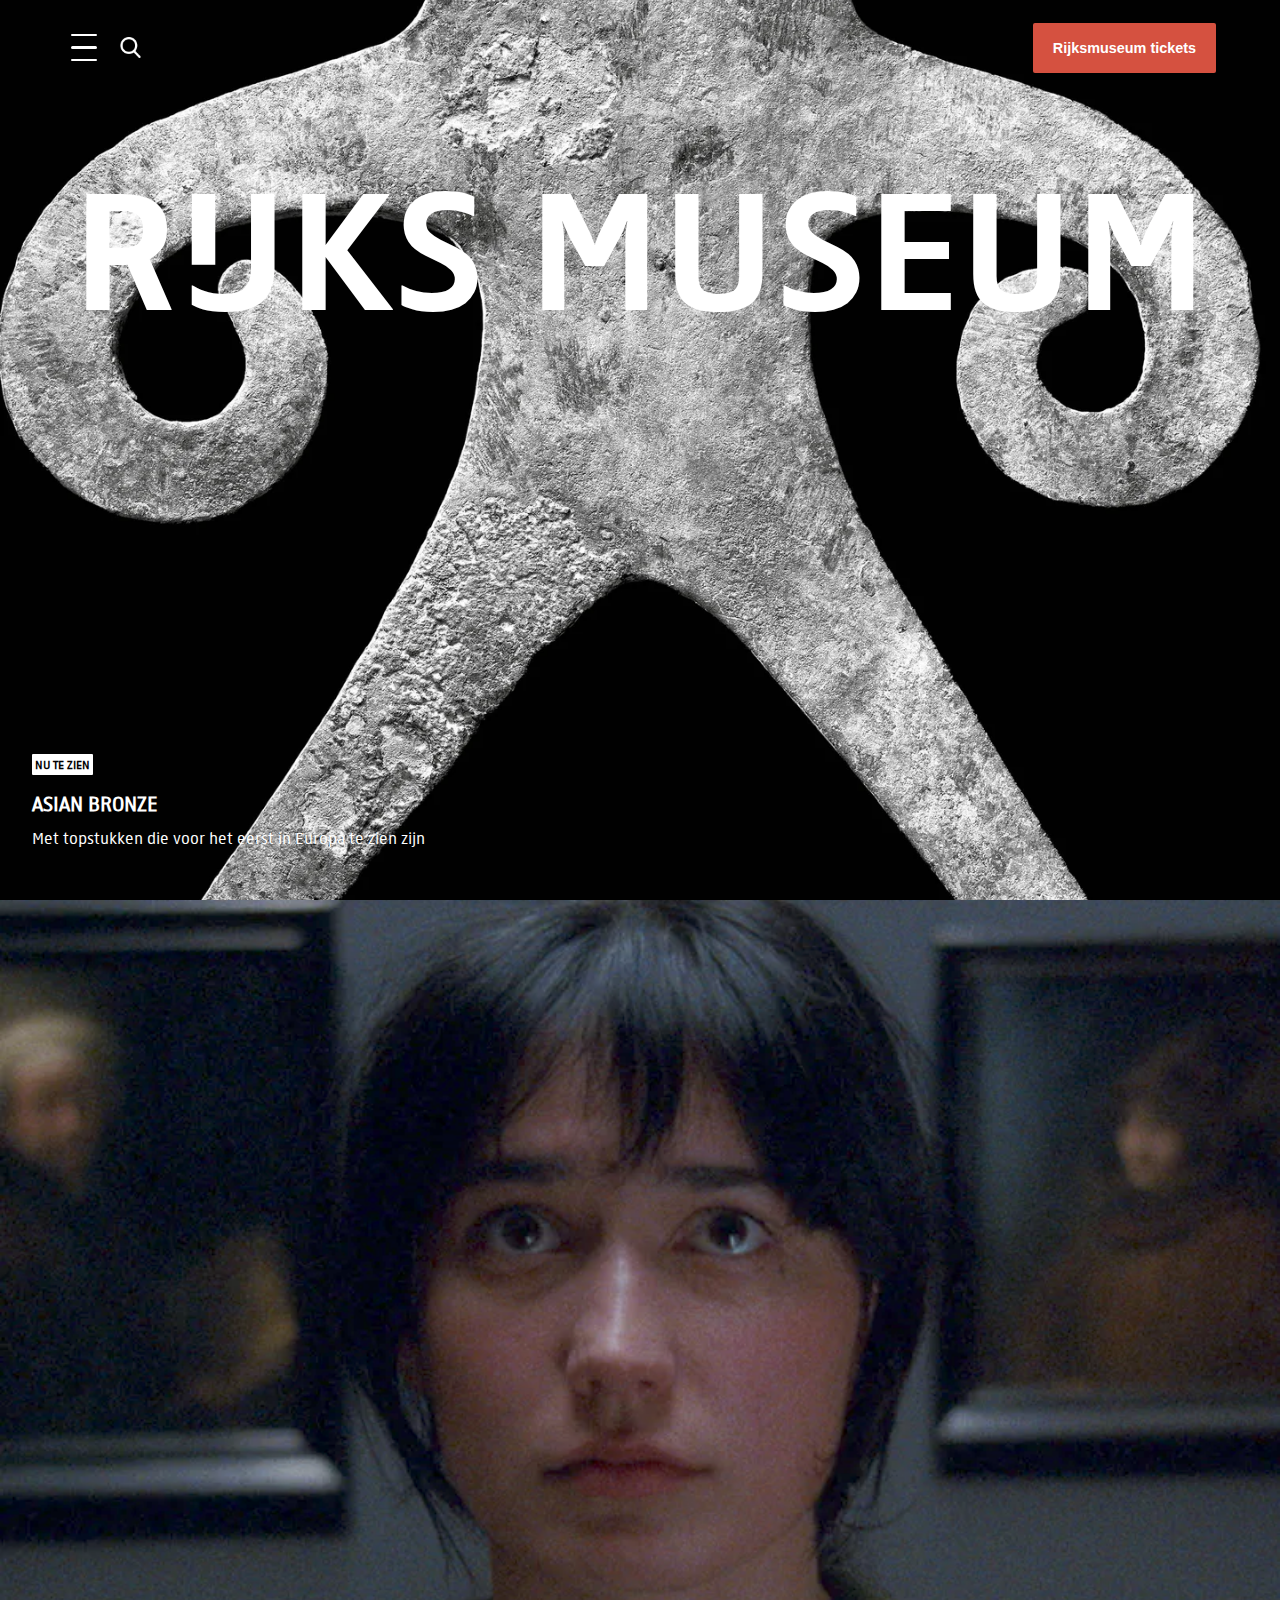
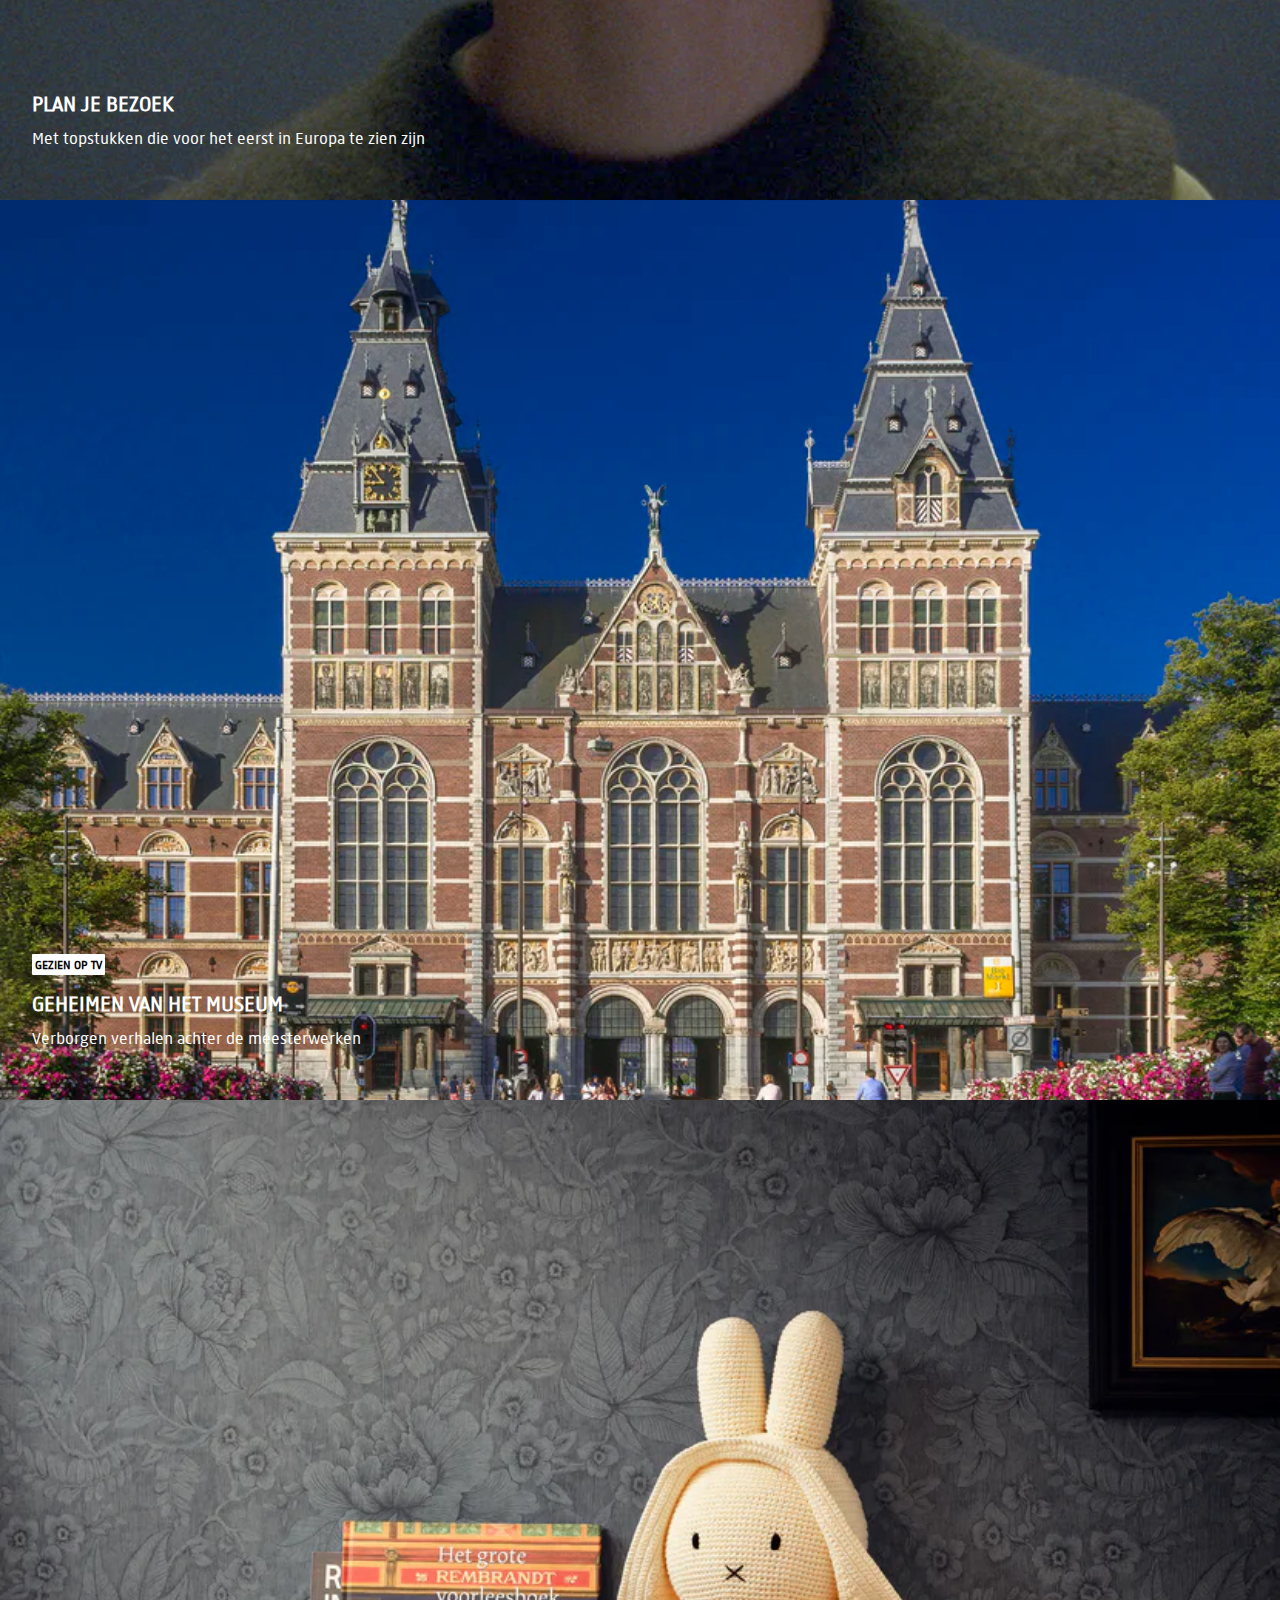
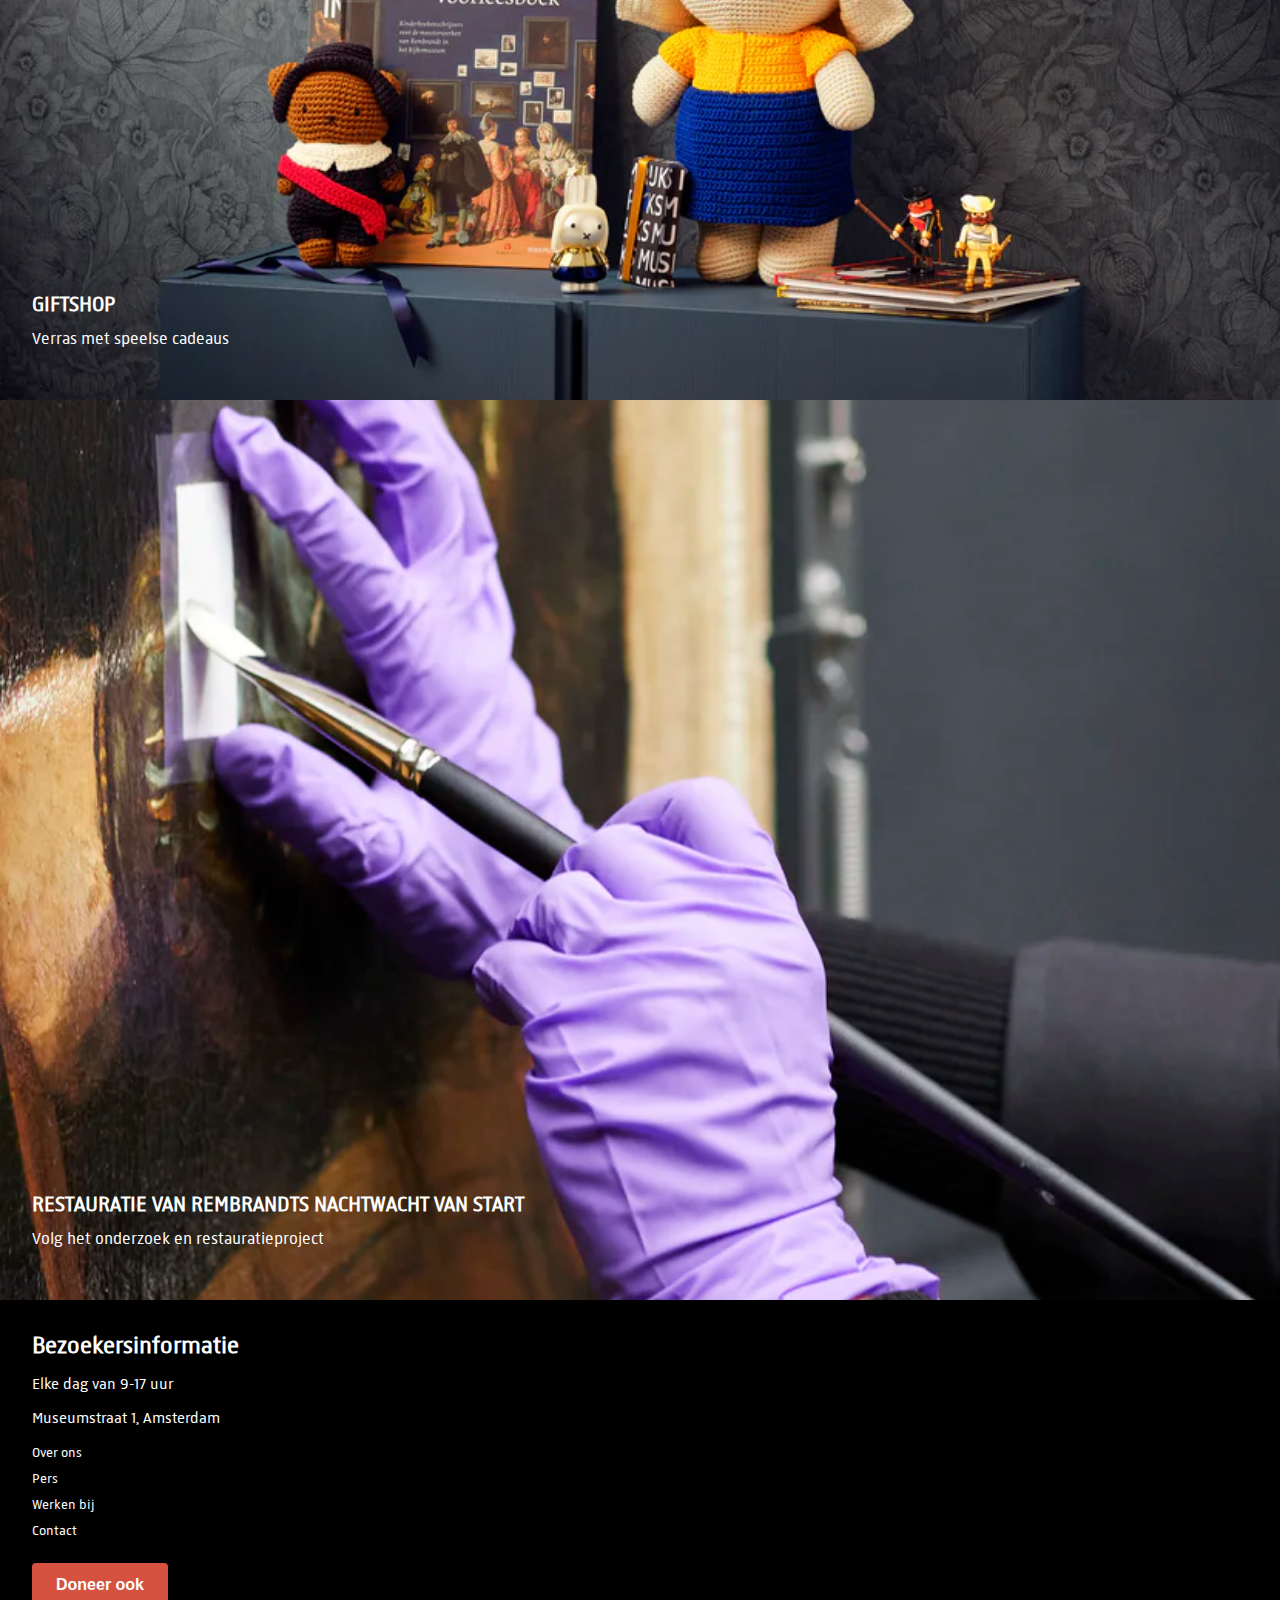
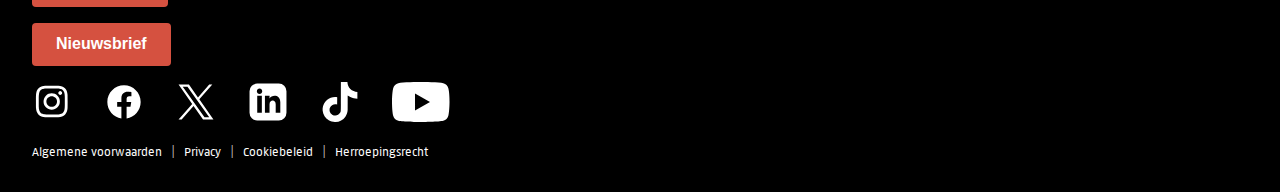
==== index.html @ 1f495f0a "font gefixt" ====
<!DOCTYPE html>
<html lang="nl">

<head>
	<meta charset="UTF-8">
	<meta name="author" content="Yulan">
	<meta name="viewport" content="width=device-width, initial-scale=1">

	<title>Rijksmuseum namakings/ homepage</title>

	<link href="styles/style.css" rel="stylesheet">
	<link rel="icon" type="image/svg+xml" href="images/favicon.svg">
</head>

<body>

	<header>
		<button>
			<span></span>
			<span></span>
			<span></span>
		</button>
		<img src="images-icons/search.png" alt="search-icon">
		<button>Rijksmuseum tickets</button>
		<nav>
			<h3></h3>
			<ul>
				<li><a href="#"> Language</a></li>
				<li><a href="#"> Inloggen</a></li>
				<li><a href="#"> Giftshop</a></li>
			</ul>

			<h3></h3>
			<ul>
				<li><a href="#"> Bezoek en tickets</a></li>
				<li><a href="#"> Agenda en activiteiten</a></li>
				<li><a href="#"> Stories</a></li>
				<li><a href="#"> Rijkstudio: de collectie</a></li>
			</ul>

			<h3></h3>
			<ul>
				<li><a href="#"> Steun ons</a></li>
				<li><a href="#"> Giftshop</a></li>
				<li><a href="#"> Onderzoek</a></li>
			</ul>

			<ul>
				<h3> Direct naar </h3>
				<li><a href="#"> Families en kinderen</a></li>
				<li><a href="#"> Onderwijs</a></li>
				<li><a href="#"> Vrienden</a></li>
				<li><a href="#"> Groepen</a></li>
				<li><a href="#"> Toegankelijkheid</a></li>
				<li><a href="#"> Pers</a></li>
			</ul>
		</nav>
	</header>

	<main>
		<h1>rijks museum</h1>

		<section>
			<p>Nu te zien</p>
			<h2>Asian bronze</h2>
			<h3>Met topstukken die voor het eerst in Europa te zien zijn</h3>
			<img src="images/rijks eerste sectie plaatjes.webp" alt="">
		</section>

		<section>
			<h2>Plan je bezoek</h2>
			<h3>Met topstukken die voor het eerst in Europa te zien zijn</h3>
			<img src="images/rijks eerste sectie 2.webp" alt="">
		</section>

		<section>
			<p>Gezien op tv</p>
			<h2>Geheimen van het museum</h2>
			<h3>Verborgen verhalen achter de meesterwerken</h3>
			<img src="images/rijks eerste sectie 3.webp" alt="">
		</section>

		<section>
			<h2>Giftshop</h2>
			<h3>Verras met speelse cadeaus</h3>
			<img src="images/rijks eerste sectie 4.webp" alt="">
		</section>

		<section>
			<h2>Restauratie van Rembrandts Nachtwacht van start</h2>
			<h3>Volg het onderzoek en restauratieproject</h3>
			<img src="images/rijks eerste sectie 5.webp" alt="">
		</section>
	</main>

	<footer>

		<h2>Bezoekersinformatie</h2>
		<p>Elke dag van 9-17 uur</p>
		<p>Museumstraat 1, Amsterdam</p>
		<ul>
			<li><a href="#">Over ons</a></li>
			<li><a href="#">Pers</a></li>
			<li><a href="#">Werken bij</a></li>
			<li><a href="#">Contact</a></li>
		</ul>
		<button>Doneer ook</button>
		<button>Nieuwsbrief</button>

		<ul>
			<li><img src="images-icons/instagram.svg" alt="Logo 1"></li>
			<li><img src="images-icons/Facebook.svg" alt="Logo 2"></li>
			<li><img src="images-icons/twitter.svg" alt="Logo 3"></li>
			<li><img src="images-icons/linkedin.svg" alt="Logo 4"></li>
			<li><img src="images-icons/tiktok.svg" alt="Logo 5"></li>
			<li><img src="images-icons/youtube.svg" alt="Logo 6"></li>
		</ul>

		<ul>
			<li><a href="#">Algemene voorwaarden</a></li>
			<li><a href="#">Privacy</a></li>
			<li><a href="#">Cookiebeleid</a></li>
			<li><a href="#">Herroepingsrecht</a></li>
		</ul>
		

	</footer>

	<script defer src="scripts/script.js"></script>
</body>

</html>
---- styles/style.css ----
*,
*::after,
*::before {
	box-sizing: border-box;
}

@font-face {
	font-family: rijksbold;
	src: url("../fonts/Rijksmuseum-Bold.woff2");
}

@font-face {
	font-family: rijksnormal;
	src: url("../fonts/Rijksmuseum-Normal.woff2");
}

:root {
	/* startje */
	--color-text: #FFFFFF;
	--button-background-color: #d55140;
	--nav-background-color: #40474F;
}

body {
	font-family: rijksnormal;
	margin: 0;
}

header {
    display: grid;
    grid-template-columns: auto 1fr auto;
    align-items: center;
    gap: 1rem; 
    position: absolute;
    top: 2.5%; 
    left: 5%;
    right: 5%;
}

header button {
	display: flex;
	align-items: center;
}

header img{
	width: 1.3em;
}


nav ul {
	list-style: none; 
}
  
nav ul:first-of-type {
	display: flex; 
	justify-content: flex-start; 
	margin-top: 5em;
}
  
nav ul:first-of-type li:not(:last-child)::after {
	content: '|'; /* Voegt een scheidingsteken toe tussen items */
	color: var(--color-text);
	margin-left: 5px; /* Ruimte tussen tekst en de | */
}
  
nav ul li {
	padding: 10px 20px; /* Binnenruimte rondom elk item */
	text-align: left; /* Tekst links uitlijnen */
}
  
 nav ul li a {
    color: var(--color-text2); /* Witte tekstkleur */
	text-decoration: none; /* Geen onderstreping */
	font-size: 16px; /* Tekstgrootte */
}
  
nav ul li a:hover {
	background-color: #555; /* Verander de achtergrondkleur bij hover */
}
  





nav.toonMenu {
	translate: 0;
}

  /* hamburger */
header button:nth-of-type(1) {
	display: flex;
	flex-direction: column;
	z-index: 20;
	width: 3em;
	height: 3em;
	background: none;
	border: none;
	cursor: pointer;
	justify-content: space-around;
}
  
header button:nth-of-type(1) span {
	display: block;
	width: 2em;
	height: 0.2em;
	background-color: var(--color-text);
	border-radius: 0.2em;
	transition: all 0.3s ease-in-out;
}
  
  /* Menu verborgen */
header nav {
	position: fixed;
	top: 0;
	left: -100%;
	width: 100%;
	height: 100%;
	background-color: var(--nav-background-color);
	padding: 2em;
	/* KIJKEN */
	transition: transform .2s ease-out, opacity 0ms linear .2s;
	z-index: 10;
}
  
  /* Menu uitklapppen zichtbaar */
 header nav.toonMenu {
	left: 0;
}
  
/* Hamburger wordt kruisje */
header button:nth-of-type(1).open span:nth-of-type(1) {
	transform: translateY(0.8em) rotate(45deg);
}
  
header button:nth-of-type(1).open span:nth-of-type(2) {
	opacity: 0;
}
  
header button:nth-of-type(1).open span:nth-of-type(3) {
	transform: translateY(-0.8em) rotate(-45deg);
}

/* rode knop */
header button:nth-of-type(2) {
    align-items: center;
    background-color: var(--button-background-color);
    border-radius: 2px;
    color: var(--color-text);
    border: none;
    font-size: .9em;
    font-weight: 600;
    height: 3.125rem;
    padding: 0 20px;
}

/* Hover-effect voor de tweede button */
header button:nth-of-type(2):hover {
    background-color: var(--color-text);
    color: var(--nav-background-color);
}

header a {
	color: var(--color-text);
	text-decoration: none;
}


h1 {
	position: absolute;
	top: 3%;
    font-size: calc(1rem + .125*((100vw - 20rem) / 100));
	font-family: rijksbold;
	text-align: center;
	width: 100%;
	left: 50%;
	font-size: 14vw;
	text-transform: uppercase;
	color: var(--color-text);
	transform: translateX(-50%); 
}

@media (width > 50em) {

header nav {
		padding-top:12em;
		right:50%;
		width: 50%;
}
	
header div {
		position:relative;
		z-index:1;
}
}

button img {
	width: 4em;
}

section {
    position: relative;
    height: 100vh;
    display: flex;
    flex-direction: column;
    justify-content: flex-end; 
    padding: 2rem; 
    overflow: hidden;
}

section p, section h2, section h3 {
    color: var(--color-text);
}

section p {
    background: var(--color-text);
	border-radius: 1px;
    color: #000000;
    font-size: .75rem;
	font-weight: 600;
	line-height: .75rem;
    text-transform: uppercase;
    margin-top: 1em;
    padding: .2rem .2rem;
	padding-top: .45em;
    align-self: flex-start; 
    z-index: 1;
}

section h2 {
	font-size: calc(1.188rem + .25*((100vw - 20rem) / 100));
    font-weight: 700;
    line-height: 1.263;
    text-transform: uppercase;
	margin-top: .25rem; 
}

section h3 {
	margin-top: -.5em; 
	font-size: calc(1rem + .125*((100vw - 20rem) / 100));
    font-weight: 100;
    line-height: 1.375;
}


section img {
	position: absolute;
	top: 0;
	left: 0;
	width: 100%;
	height: 100%;
	object-fit: cover;
	z-index: -1;
}

/* footer */

/* Algemene footerstijl */
footer {
    display: flex;
    flex-direction: column;
    align-items: flex-start; /* Links uitlijnen */
    background-color: #000; /* Zwarte achtergrond */
    color: #fff; /* Witte tekst */
    padding: 2rem; /* Binnenruimte */
    gap: 1rem; /* Ruimte tussen secties */
}

footer h2 {
    font-size: 1.5rem;
    font-weight: bold;
    margin: 0;
}

footer p {
    font-size: 1rem;
    margin: 0;
}

/* Lijst voor links onder elkaar */
footer ul:first-of-type {
    list-style: none;
    padding: 0;
    margin: 0;
}

footer ul:first-of-type li {
    margin-bottom: 0.5rem;
}

footer ul:first-of-type li a {
    color: #fff;
    text-decoration: none;
    font-size: 0.9rem;
}

footer ul:first-of-type li a:hover {
    text-decoration: underline;
}

/* Knoppen voor donatie en nieuwsbrief */
footer button {
    background-color: #d55140;
    color: #fff;
    border: none;
    font-size: 1rem;
    font-weight: bold;
    padding: 0.8rem 1.5rem;
    border-radius: 4px;
    cursor: pointer;
    margin-right: 1rem; /* Ruimte tussen de knoppen */
}

footer button:hover {
    background-color: #fff;
    color: #d55140;
    border: 1px solid #d55140;
}

/* Logo's */
footer img {
    height: 50px;
    width: auto;
    margin-right: 1rem; /* Ruimte tussen logo's */
}

/* Horizontale lijst voor voorwaarden */
footer ul:last-of-type {
    display: flex;
    list-style: none;
    padding: 0;
    margin: 0;
    gap: 0.5rem; /* Ruimte tussen de items */
}

footer ul:last-of-type li {
    position: relative;
}

footer ul:last-of-type li::after {
    content: "|";
    color: #fff;
    margin-left: 0.5rem;
}

footer ul:last-of-type li:last-child::after {
    content: ""; /* Geen separator na de laatste link */
}

footer ul:last-of-type li a {
    color: var(--color-text);
    text-decoration: none;
    font-size: 0.8rem;
}

footer ul:last-of-type li a:hover {
    text-decoration: underline;
}

footer ul:nth-of-type(2) {
    display: flex;
    justify-content: flex-start; /* Links uitlijnen */
    align-items: center;
    gap: 1rem; /* Ruimte tussen de logo's */
    list-style: none;
    padding: 0;
    margin: 0;
}

footer ul:nth-of-type(2) li img {
    height: 40px; /* Pas de hoogte van de logo's aan */
    width: auto; /* Zorg dat de proporties behouden blijven */
}
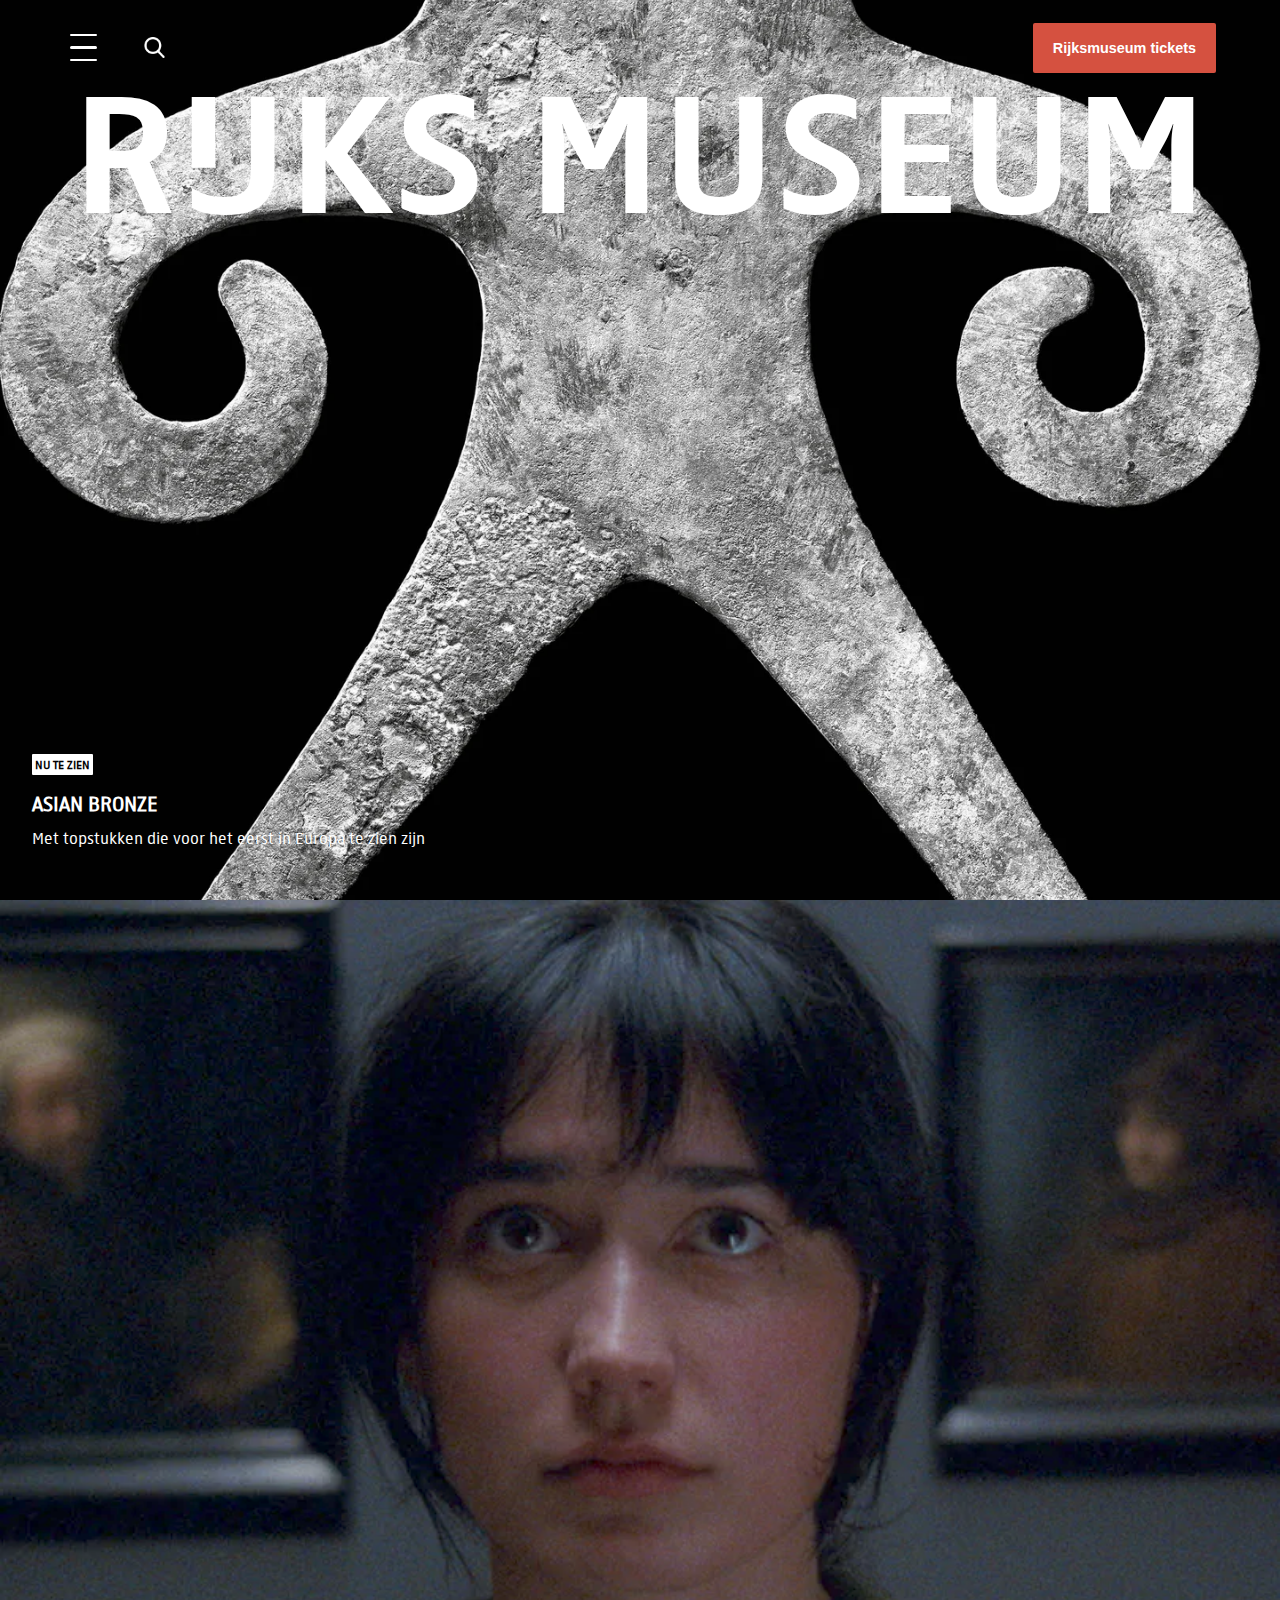
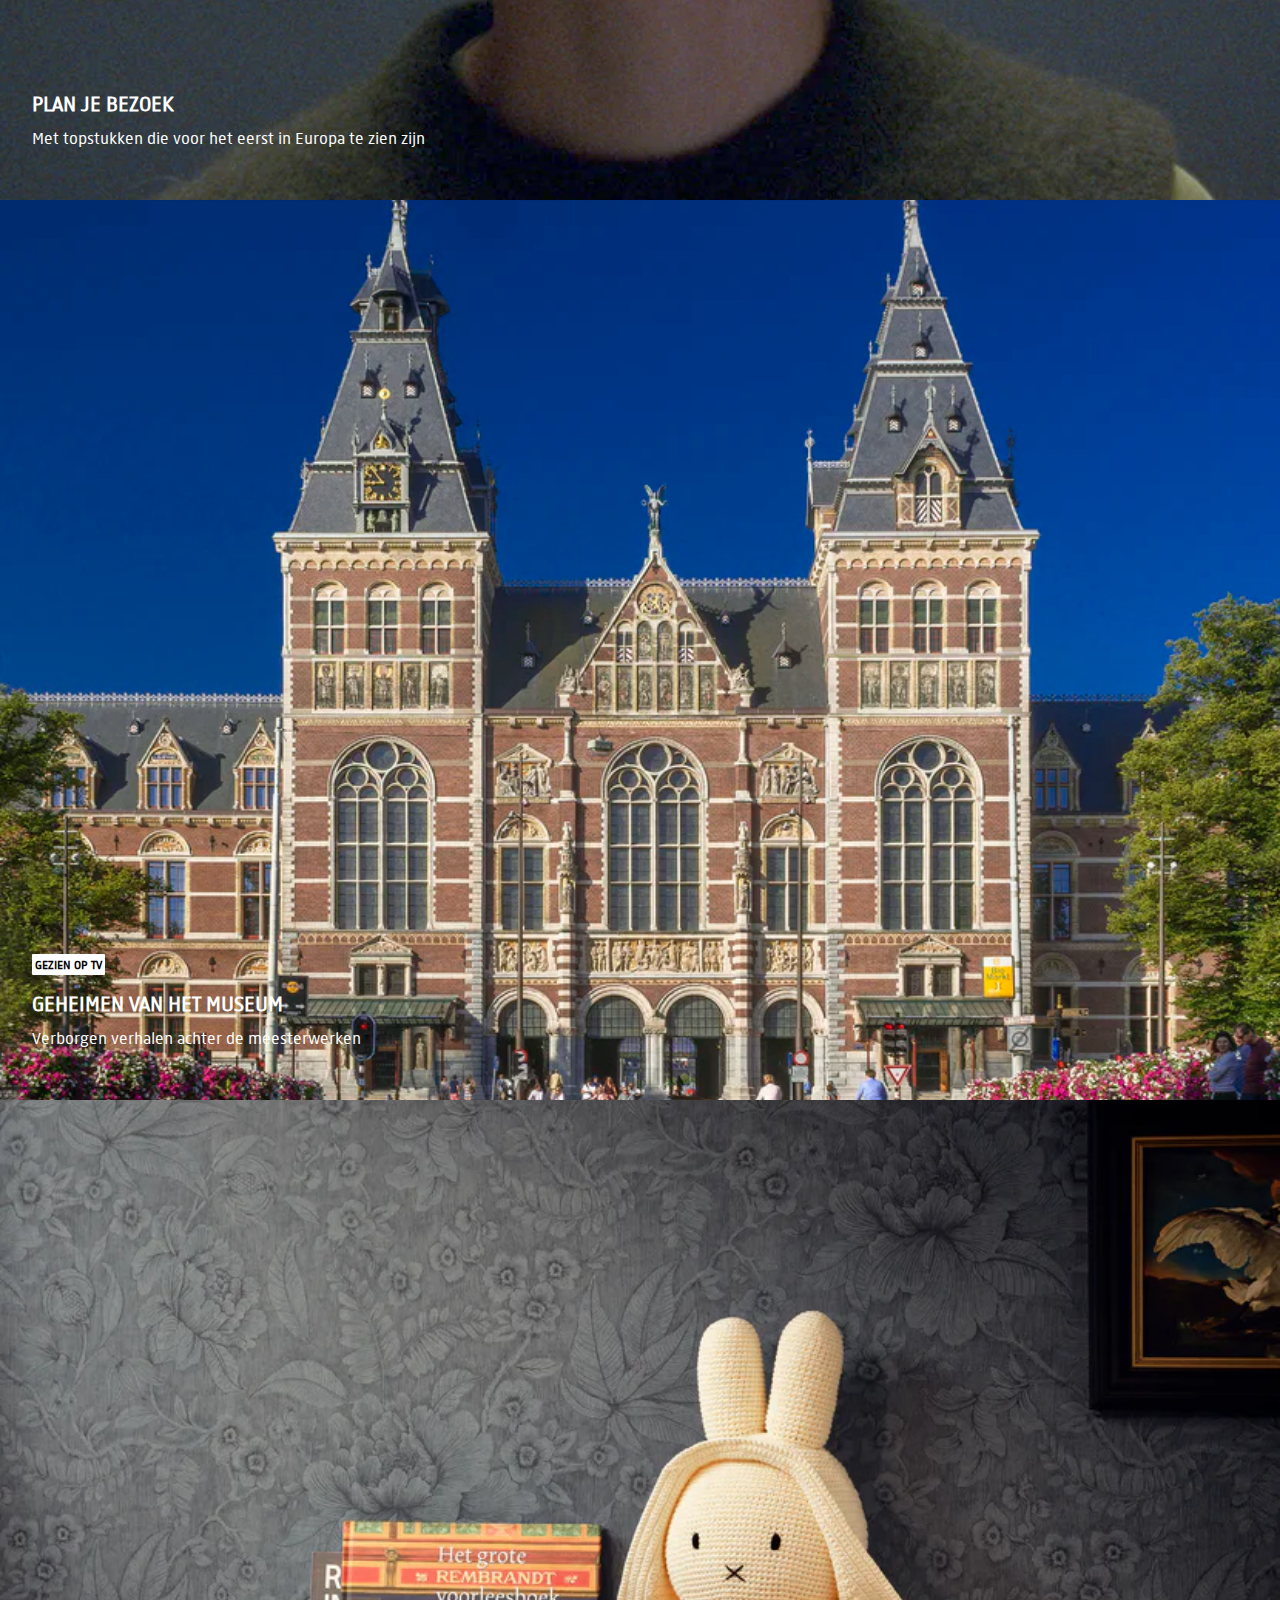
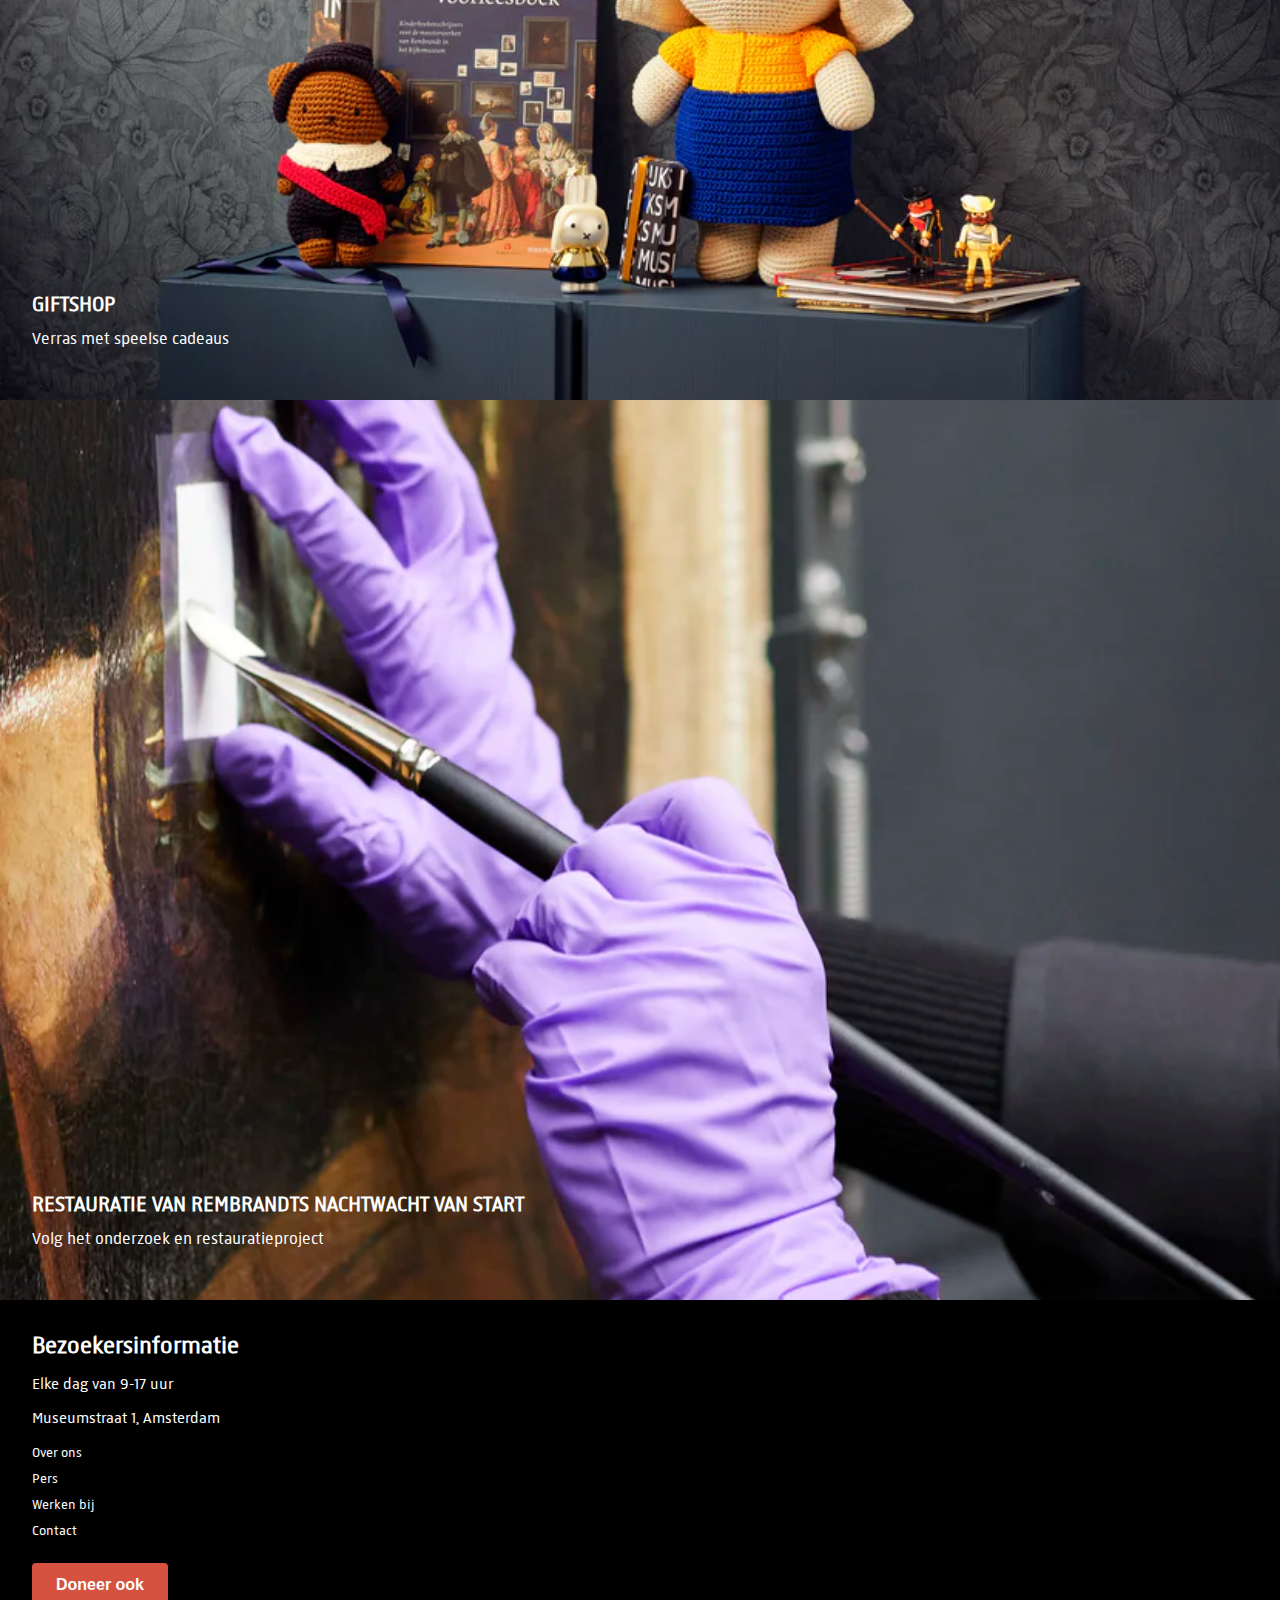
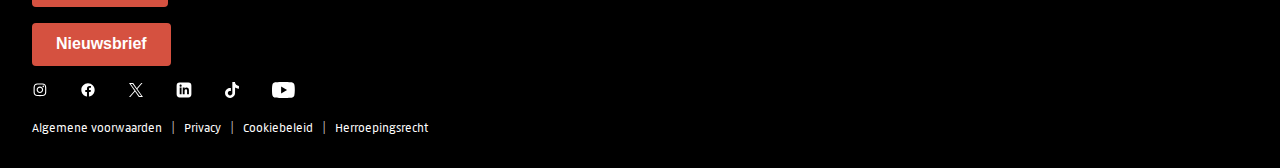
==== commit 2c0ed82f: "kutzooi" ====
--- a/index.html
+++ b/index.html
@@ -23,14 +23,14 @@
 		<img src="images-icons/search.png" alt="search-icon">
 		<button>Rijksmuseum tickets</button>
 		<nav>
-			<h3></h3>
+			<h3 class="visually-hidden ">tekstje bedenken</h3>
 			<ul>
 				<li><a href="#"> Language</a></li>
 				<li><a href="#"> Inloggen</a></li>
 				<li><a href="#"> Giftshop</a></li>
 			</ul>
 
-			<h3></h3>
+			<h3 class="visually-hidden ">tekstje bedenken</h3>
 			<ul>
 				<li><a href="#"> Bezoek en tickets</a></li>
 				<li><a href="#"> Agenda en activiteiten</a></li>
@@ -38,15 +38,15 @@
 				<li><a href="#"> Rijkstudio: de collectie</a></li>
 			</ul>
 
-			<h3></h3>
+			<h3 class="visually-hidden ">tekstje bedenken</h3>
 			<ul>
 				<li><a href="#"> Steun ons</a></li>
 				<li><a href="#"> Giftshop</a></li>
 				<li><a href="#"> Onderzoek</a></li>
 			</ul>
 
+			<h3> Direct naar </h3>
 			<ul>
-				<h3> Direct naar </h3>
 				<li><a href="#"> Families en kinderen</a></li>
 				<li><a href="#"> Onderwijs</a></li>
 				<li><a href="#"> Vrienden</a></li>
@@ -55,6 +55,12 @@
 				<li><a href="#"> Pers</a></li>
 			</ul>
 		</nav>
+		<section>
+			<p>Nu te zien</p>
+			<h2>Asian bronze</h2>
+			<h3>Met topstukken die voor het eerst in Europa te zien zijn</h3>
+			<img src="images-mobile/rijks eerste sectie plaatjes.webp" alt="">
+		</section>
 	</header>
 
 	<main>
@@ -64,32 +70,32 @@
 			<p>Nu te zien</p>
 			<h2>Asian bronze</h2>
 			<h3>Met topstukken die voor het eerst in Europa te zien zijn</h3>
-			<img src="images/rijks eerste sectie plaatjes.webp" alt="">
+			<img src="images-mobile/rijks eerste sectie plaatjes.webp" alt="">
 		</section>
 
 		<section>
 			<h2>Plan je bezoek</h2>
 			<h3>Met topstukken die voor het eerst in Europa te zien zijn</h3>
-			<img src="images/rijks eerste sectie 2.webp" alt="">
+			<img src="images-mobile/rijks eerste sectie 2.webp" alt="">
 		</section>
 
 		<section>
 			<p>Gezien op tv</p>
 			<h2>Geheimen van het museum</h2>
 			<h3>Verborgen verhalen achter de meesterwerken</h3>
-			<img src="images/rijks eerste sectie 3.webp" alt="">
+			<img src="images-mobile/rijks eerste sectie 3.webp" alt="">
 		</section>
 
 		<section>
 			<h2>Giftshop</h2>
 			<h3>Verras met speelse cadeaus</h3>
-			<img src="images/rijks eerste sectie 4.webp" alt="">
+			<img src="images-mobile/rijks eerste sectie 4.webp">
 		</section>
 
 		<section>
 			<h2>Restauratie van Rembrandts Nachtwacht van start</h2>
 			<h3>Volg het onderzoek en restauratieproject</h3>
-			<img src="images/rijks eerste sectie 5.webp" alt="">
+			<img src="images-mobile/rijks eerste sectie 5.webp" alt="">
 		</section>
 	</main>
 
--- a/styles/style.css
+++ b/styles/style.css
@@ -3,6 +3,16 @@
 *::before {
 	box-sizing: border-box;
 }
+
+.visually-hidden {
+    clip: rect(0 0 0 0);
+    clip-path: inset(50%);
+    height: 1px;    
+    overflow: hidden;
+    position: absolute;
+    white-space: nowrap;
+    width: 1px;
+  }
 
 @font-face {
 	font-family: rijksbold;
@@ -19,11 +29,13 @@
 	--color-text: #FFFFFF;
 	--button-background-color: #d55140;
 	--nav-background-color: #40474F;
+    --menu-text-color: #c2ccce;
 }
 
 body {
 	font-family: rijksnormal;
 	margin: 0;
+    background-color: var(--nav-background-color);
 }
 
 header {
@@ -34,21 +46,91 @@
     position: absolute;
     top: 2.5%; 
     left: 5%;
+    height: 50vh;
     right: 5%;
 }
 
-header button {
-	display: flex;
-	align-items: center;
-}
-
-header img{
+header img {
 	width: 1.3em;
-}
+    z-index: 30;
+}
+
+
+
+/* image openen menu rechterkant */
+header section:nth-of-type(1) img {
+    display: flex;
+    position: fixed; 
+    left: 50%; 
+    width: 50%; 
+    height: 100vh;
+    object-fit: cover;
+    z-index: 5; 
+    visibility: hidden; 
+    opacity: 0; 
+    object-position: center 1%; 
+}
+
+
+
+header section p,
+header section h2,
+header section h3 {
+    position: fixed; 
+    top: 40%; 
+    left: 55%; 
+    z-index: 10; 
+    visibility: hidden;
+    opacity: 0;
+    text-align: left;
+}
+
+
+header section p {
+    background: var(--color-text);
+	border-radius: 1px;
+    color: #000000;
+    font-size: .75rem;
+	font-weight: 600;
+	line-height: .75rem;
+    text-transform: uppercase;
+    margin-top: 1em;
+    padding: .2rem .2rem;
+	padding-top: .45em;
+    align-self: flex-start; 
+    z-index: 100;
+}
+
+header section h2 {
+	font-size: calc(1.188rem + .25*((100vw - 20rem) / 100));
+    font-weight: 700;
+    line-height: 1.263;
+    text-transform: uppercase;
+	margin-top: .25rem; 
+}
+
+header section h3 {
+	margin-top: -.5em; 
+	font-size: calc(1rem + .125*((100vw - 20rem) / 100));
+    font-weight: 100;
+    line-height: 1.375;
+}
+
+/* Zichtbaar maken wanneer het menu open is */
+header nav.toonMenu + section p,
+header nav.toonMenu + section h2,
+header nav.toonMenu + section h3 {
+    visibility: hidden;
+    opacity: 0;
+}
+
+
+
 
 
 nav ul {
 	list-style: none; 
+    padding-left: 0;
 }
   
 nav ul:first-of-type {
@@ -56,37 +138,35 @@
 	justify-content: flex-start; 
 	margin-top: 5em;
 }
-  
+
 nav ul:first-of-type li:not(:last-child)::after {
-	content: '|'; /* Voegt een scheidingsteken toe tussen items */
-	color: var(--color-text);
-	margin-left: 5px; /* Ruimte tussen tekst en de | */
+    content: '|';
+    color: var(--color-text);
+
 }
   
 nav ul li {
-	padding: 10px 20px; /* Binnenruimte rondom elk item */
-	text-align: left; /* Tekst links uitlijnen */
+    min-height: 2.75em;
 }
   
  nav ul li a {
-    color: var(--color-text2); /* Witte tekstkleur */
-	text-decoration: none; /* Geen onderstreping */
-	font-size: 16px; /* Tekstgrootte */
+    color: var(--menu-text-color); 
+	font-size: 1.2em; 
+    padding:.5em;
 }
   
 nav ul li a:hover {
-	background-color: #555; /* Verander de achtergrondkleur bij hover */
-}
-  
-
-
-
-
-
-nav.toonMenu {
-	translate: 0;
-}
-
+    transition: 
+        transform .2s ease-out, 
+        opacity 0ms linear .2s;
+}
+
+nav h3 {
+    min-height: 2.75em;
+    color: var(--color-text);
+    padding-left: 0;
+}
+  
   /* hamburger */
 header button:nth-of-type(1) {
 	display: flex;
@@ -112,19 +192,21 @@
   /* Menu verborgen */
 header nav {
 	position: fixed;
+    overflow-y: auto;
 	top: 0;
 	left: -100%;
 	width: 100%;
 	height: 100%;
 	background-color: var(--nav-background-color);
 	padding: 2em;
+
 	/* KIJKEN */
 	transition: transform .2s ease-out, opacity 0ms linear .2s;
 	z-index: 10;
 }
   
   /* Menu uitklapppen zichtbaar */
- header nav.toonMenu {
+header nav.toonMenu {
 	left: 0;
 }
   
@@ -143,6 +225,7 @@
 
 /* rode knop */
 header button:nth-of-type(2) {
+    position: relative;
     align-items: center;
     background-color: var(--button-background-color);
     border-radius: 2px;
@@ -152,6 +235,7 @@
     font-weight: 600;
     height: 3.125rem;
     padding: 0 20px;
+    z-index: 30;
 }
 
 /* Hover-effect voor de tweede button */
@@ -165,37 +249,19 @@
 	text-decoration: none;
 }
 
-
 h1 {
-	position: absolute;
-	top: 3%;
-    font-size: calc(1rem + .125*((100vw - 20rem) / 100));
-	font-family: rijksbold;
-	text-align: center;
-	width: 100%;
-	left: 50%;
-	font-size: 14vw;
-	text-transform: uppercase;
-	color: var(--color-text);
-	transform: translateX(-50%); 
-}
-
-@media (width > 50em) {
-
-header nav {
-		padding-top:12em;
-		right:50%;
-		width: 50%;
-}
-	
-header div {
-		position:relative;
-		z-index:1;
-}
-}
-
-button img {
-	width: 4em;
+position: absolute;
+top: 5.2rem;
+font-family: rijksbold;
+text-align: center;
+width: 100%;
+left: 50%;
+font-size: 14vw;
+text-transform: uppercase;
+color: var(--color-text);
+transform: translateX(-50%);
+margin-top: 0;
+line-height: .8;
 }
 
 section {
@@ -207,6 +273,7 @@
     padding: 2rem; 
     overflow: hidden;
 }
+
 
 section p, section h2, section h3 {
     color: var(--color-text);
@@ -242,7 +309,6 @@
     line-height: 1.375;
 }
 
-
 section img {
 	position: absolute;
 	top: 0;
@@ -251,6 +317,44 @@
 	height: 100%;
 	object-fit: cover;
 	z-index: -1;
+}
+
+
+@media (width > 50em) {
+
+header nav {
+    padding-top: 12em;
+    right: 50%;
+    width: 50%;
+}
+        
+header div {
+    position: relative;
+    z-index: 1;
+}
+
+h1 {
+    z-index: 30;
+}
+
+   /* Verberg de eerste ul in nav */
+nav ul:first-of-type {
+    display: none;
+}
+
+header nav.toonMenu + section img {
+    visibility: visible; 
+    opacity: 1; 
+    transition: ease-in .5s;
+}
+
+header nav.toonMenu + section p,
+header nav.toonMenu + section h2,
+header nav.toonMenu + section h3 {
+    visibility: visible; 
+    opacity: 1;
+}
+
 }
 
 /* footer */
@@ -368,6 +472,6 @@
 }
 
 footer ul:nth-of-type(2) li img {
-    height: 40px; /* Pas de hoogte van de logo's aan */
+    height: 1em; /* Pas de hoogte van de logo's aan */
     width: auto; /* Zorg dat de proporties behouden blijven */
-}
+}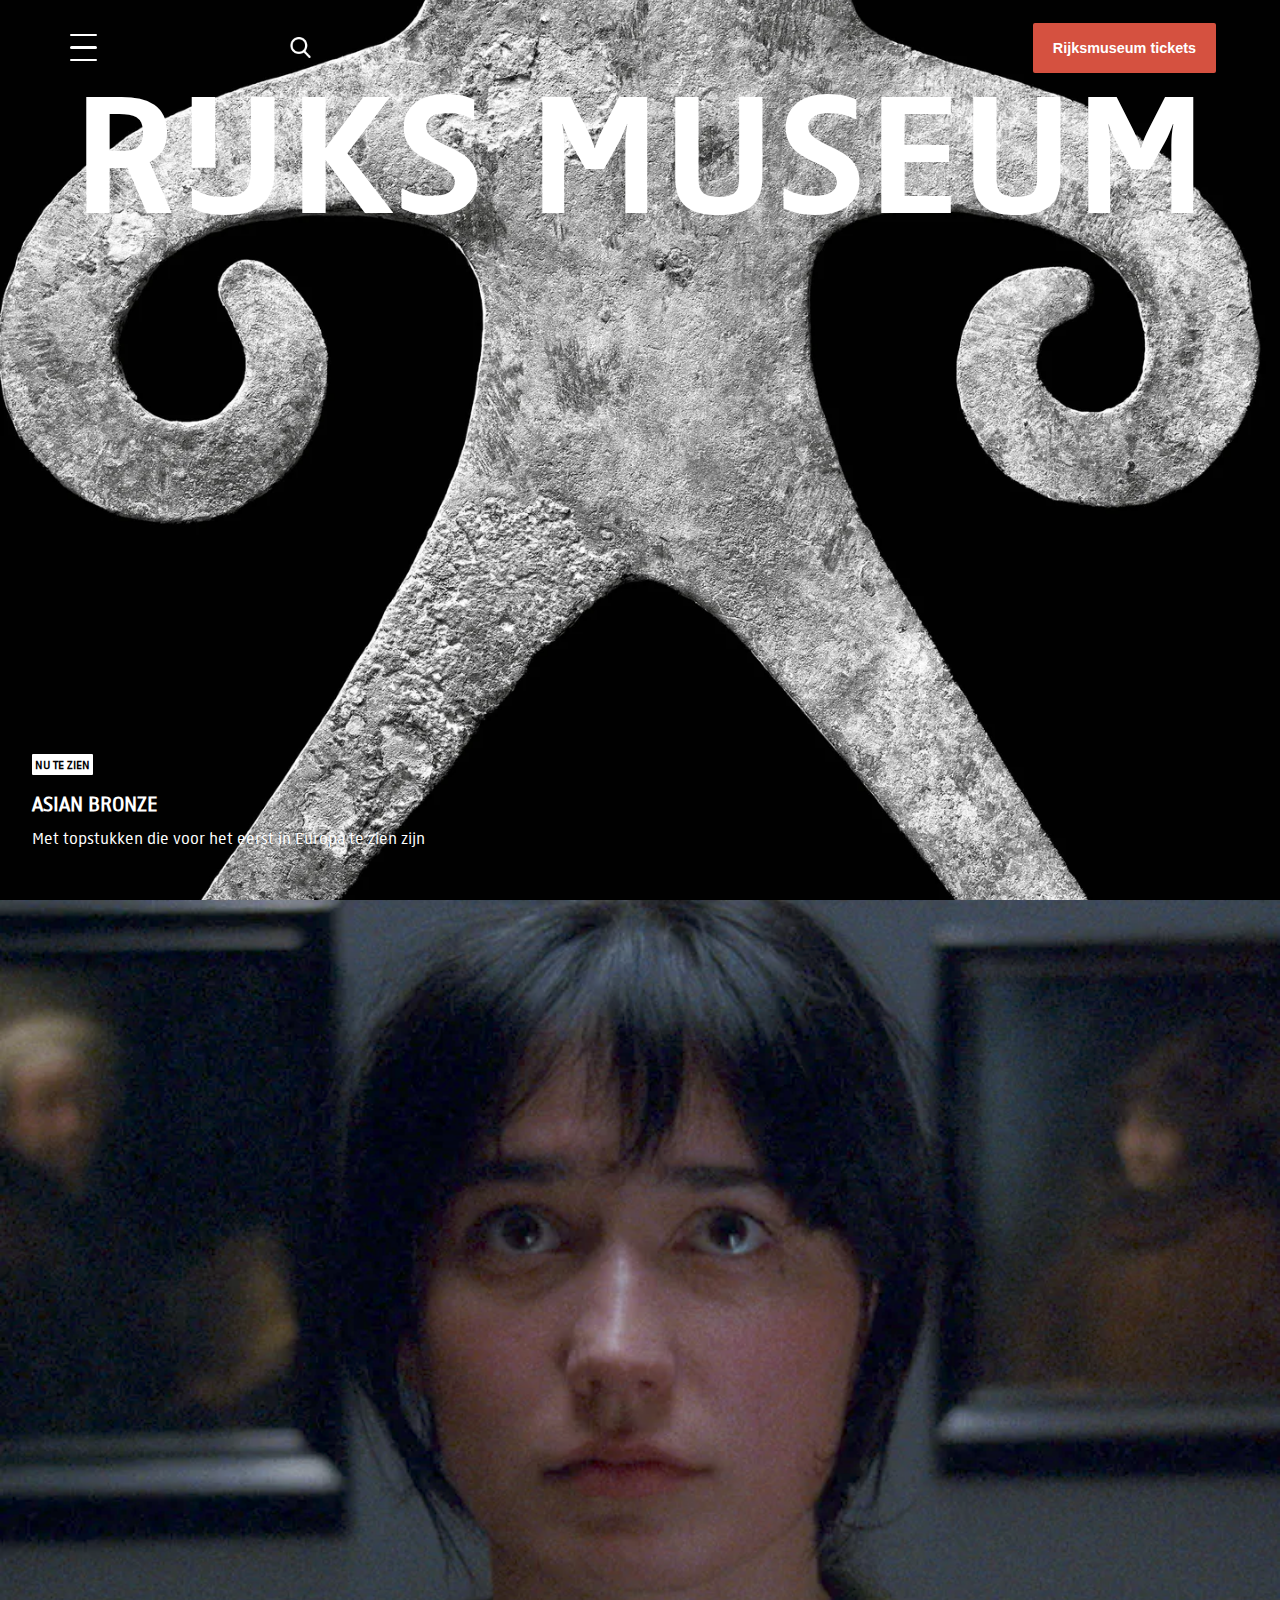
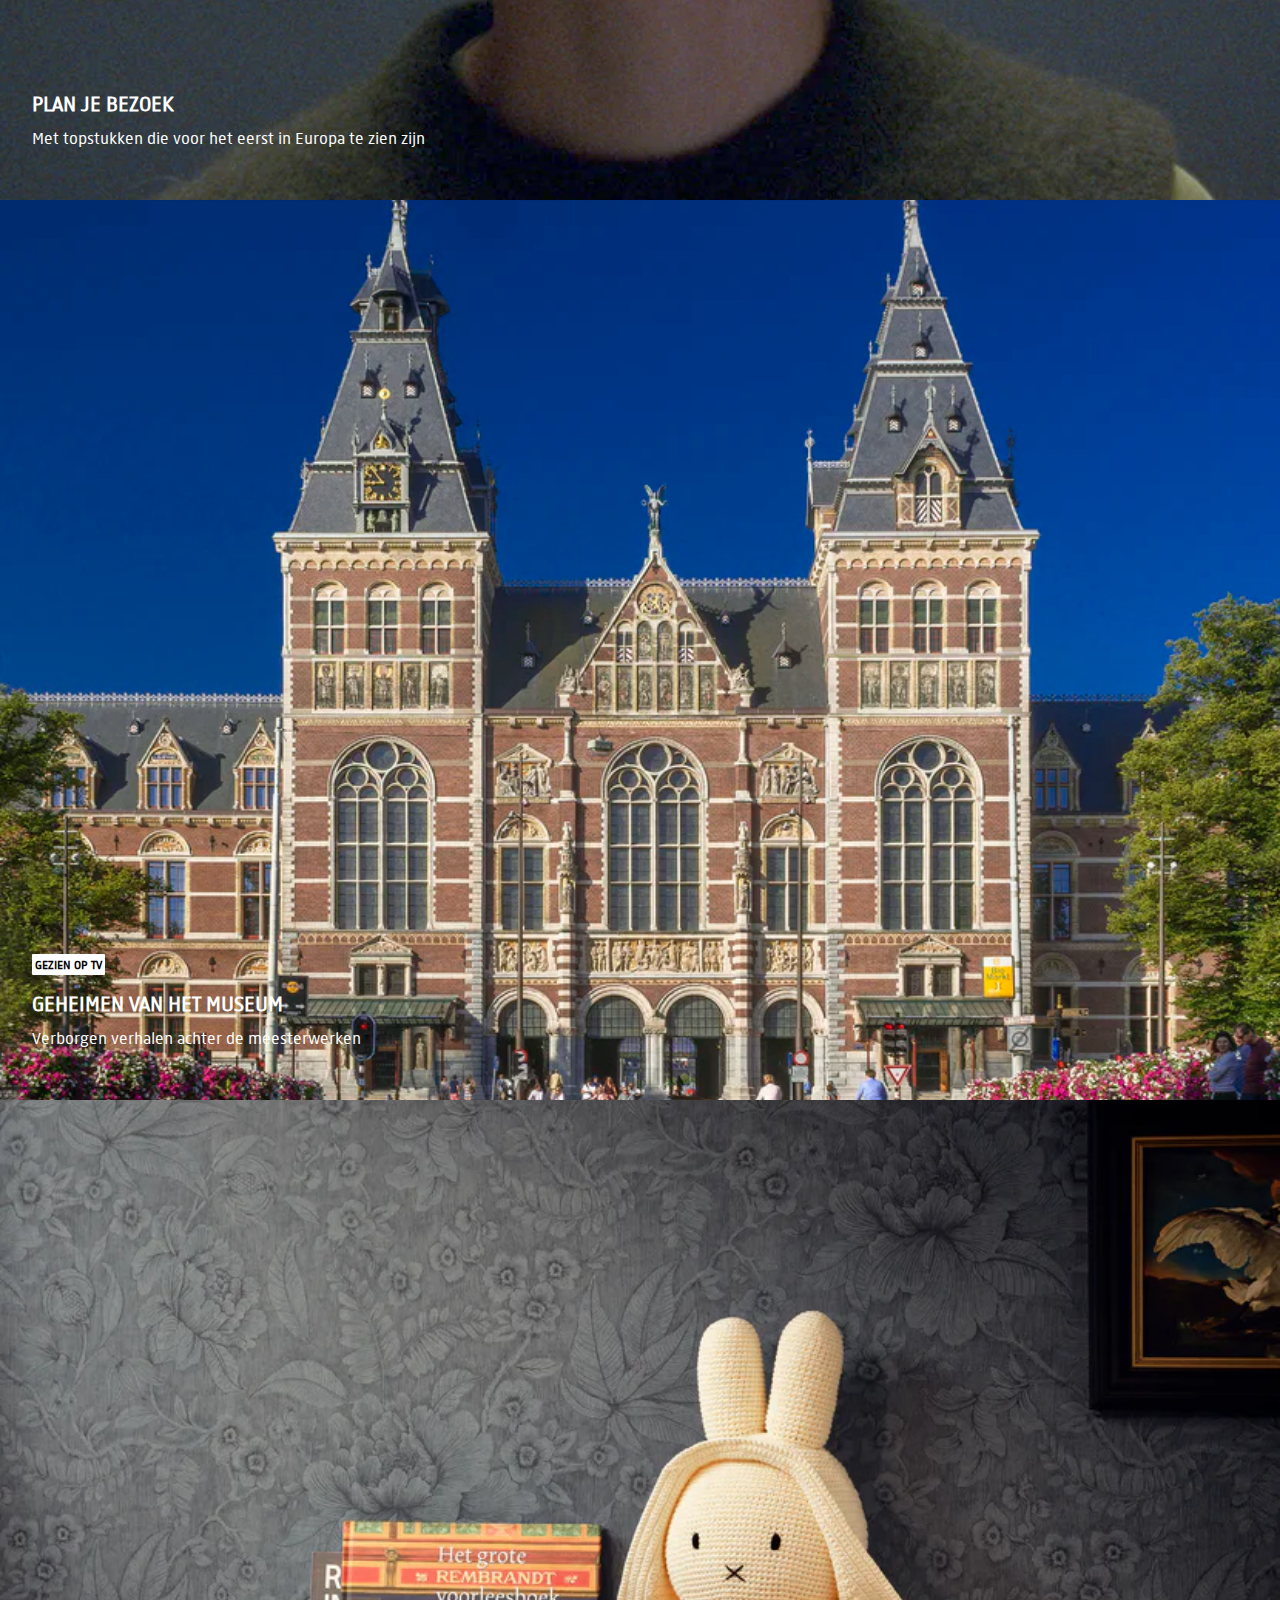
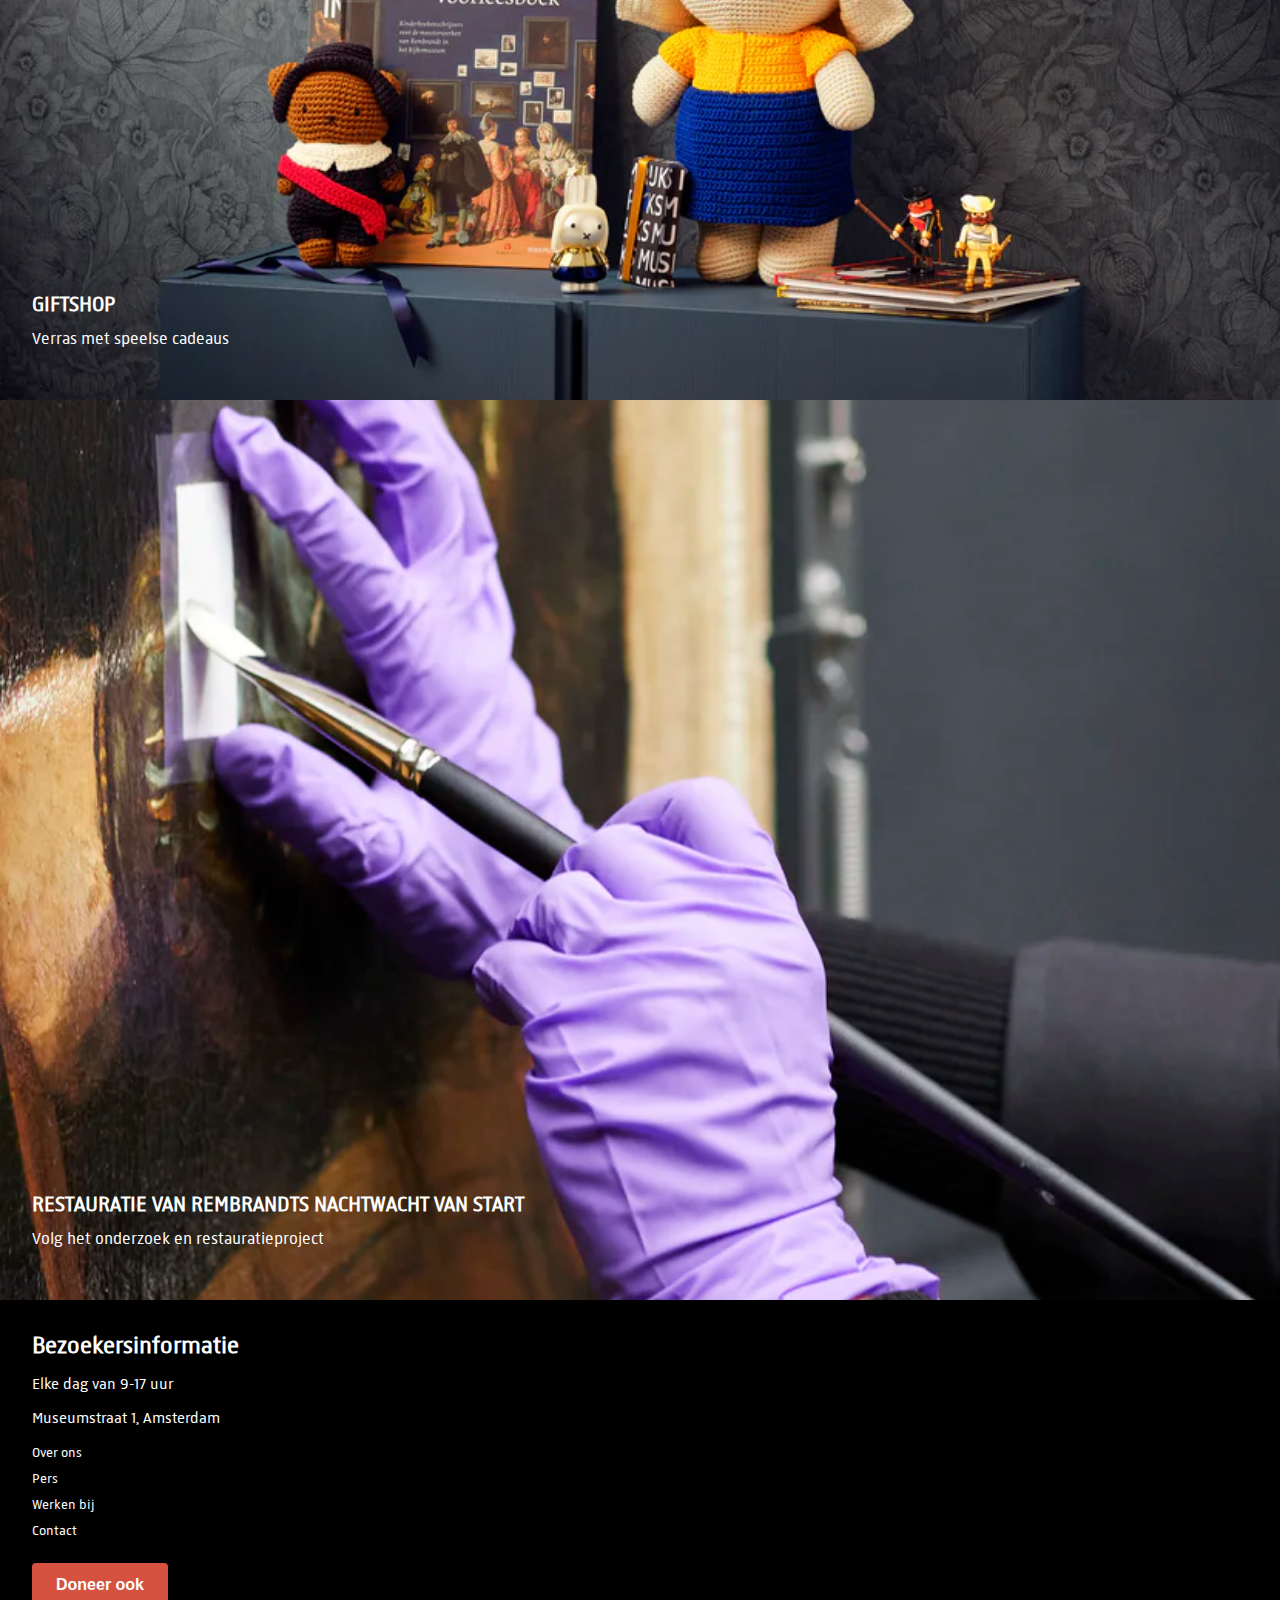
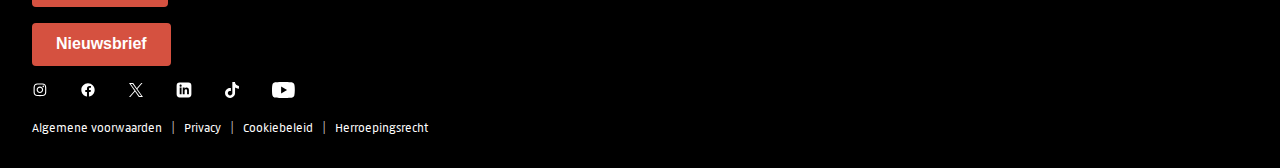
==== commit 41f516cb: "." ====
--- a/index.html
+++ b/index.html
@@ -58,7 +58,7 @@
 		<section>
 			<p>Nu te zien</p>
 			<h2>Asian bronze</h2>
-			<h3>Met topstukken die voor het eerst in Europa te zien zijn</h3>
+			<h3>4000 jaar schoonheid</h3>
 			<img src="images-mobile/rijks eerste sectie plaatjes.webp" alt="">
 		</section>
 	</header>
--- a/styles/style.css
+++ b/styles/style.css
@@ -71,22 +71,14 @@
     object-position: center 1%; 
 }
 
-
-
 header section p,
 header section h2,
 header section h3 {
-    position: fixed; 
-    top: 40%; 
-    left: 55%; 
-    z-index: 10; 
     visibility: hidden;
     opacity: 0;
-    text-align: left;
-}
-
-
-header section p {
+}
+
+/* header section p {
     background: var(--color-text);
 	border-radius: 1px;
     color: #000000;
@@ -99,32 +91,21 @@
 	padding-top: .45em;
     align-self: flex-start; 
     z-index: 100;
-}
+} */
 
 header section h2 {
-	font-size: calc(1.188rem + .25*((100vw - 20rem) / 100));
+	font-size: 1.2em;
     font-weight: 700;
-    line-height: 1.263;
+    line-height: 1;
     text-transform: uppercase;
 	margin-top: .25rem; 
 }
 
 header section h3 {
 	margin-top: -.5em; 
-	font-size: calc(1rem + .125*((100vw - 20rem) / 100));
-    font-weight: 100;
-    line-height: 1.375;
-}
-
-/* Zichtbaar maken wanneer het menu open is */
-header nav.toonMenu + section p,
-header nav.toonMenu + section h2,
-header nav.toonMenu + section h3 {
-    visibility: hidden;
-    opacity: 0;
-}
-
-
+	font-size: 1em;
+    line-height: 1;
+}
 
 
 
@@ -321,13 +302,7 @@
 
 
 @media (width > 50em) {
-
-header nav {
-    padding-top: 12em;
-    right: 50%;
-    width: 50%;
-}
-        
+ 
 header div {
     position: relative;
     z-index: 1;
@@ -342,10 +317,41 @@
     display: none;
 }
 
+nav ul li a {
+    padding:0;
+}
+
+header nav {
+    display: grid;
+    grid-template-columns: 1fr 1fr; 
+    gap: 1em; 
+    width: 50%;
+}
+    
+nav > ul:nth-of-type(2),
+nav > ul:nth-of-type(3) {
+    grid-column: 1; 
+    margin-top: 5em; 
+    line-height: 1; 
+    left: 20%;
+    font-size: vw;
+}
+
+nav > h3:last-of-type {
+    top: 5em; 
+    grid-column: 2;
+
+}
+
+nav > ul:last-of-type {
+    grid-column: 2; 
+    font-size: 0.9rem; 
+    line-height: 1; 
+}
+
 header nav.toonMenu + section img {
     visibility: visible; 
     opacity: 1; 
-    transition: ease-in .5s;
 }
 
 header nav.toonMenu + section p,
@@ -353,6 +359,13 @@
 header nav.toonMenu + section h3 {
     visibility: visible; 
     opacity: 1;
+    top: 80%;
+    z-index: 90; 
+}
+
+header section {
+    left: 44vw;
+    bottom: 8vw;
 }
 
 }
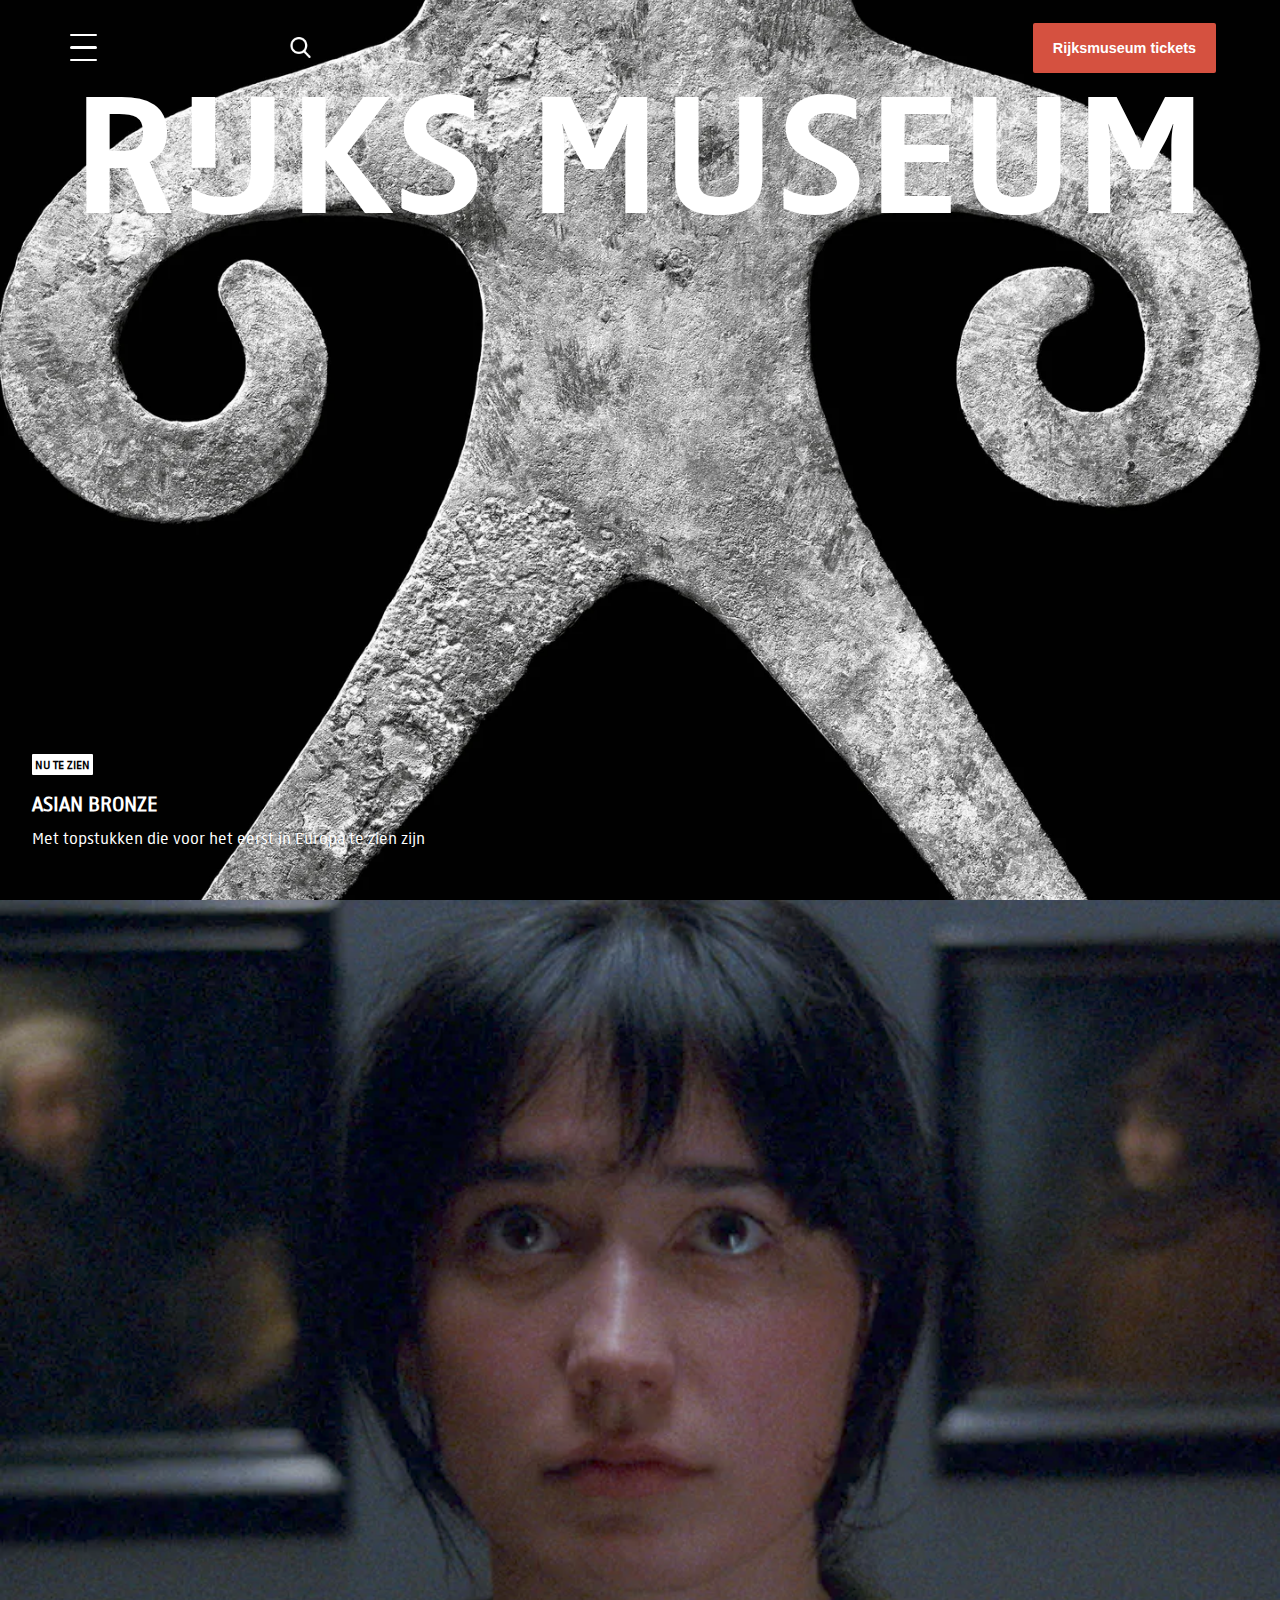
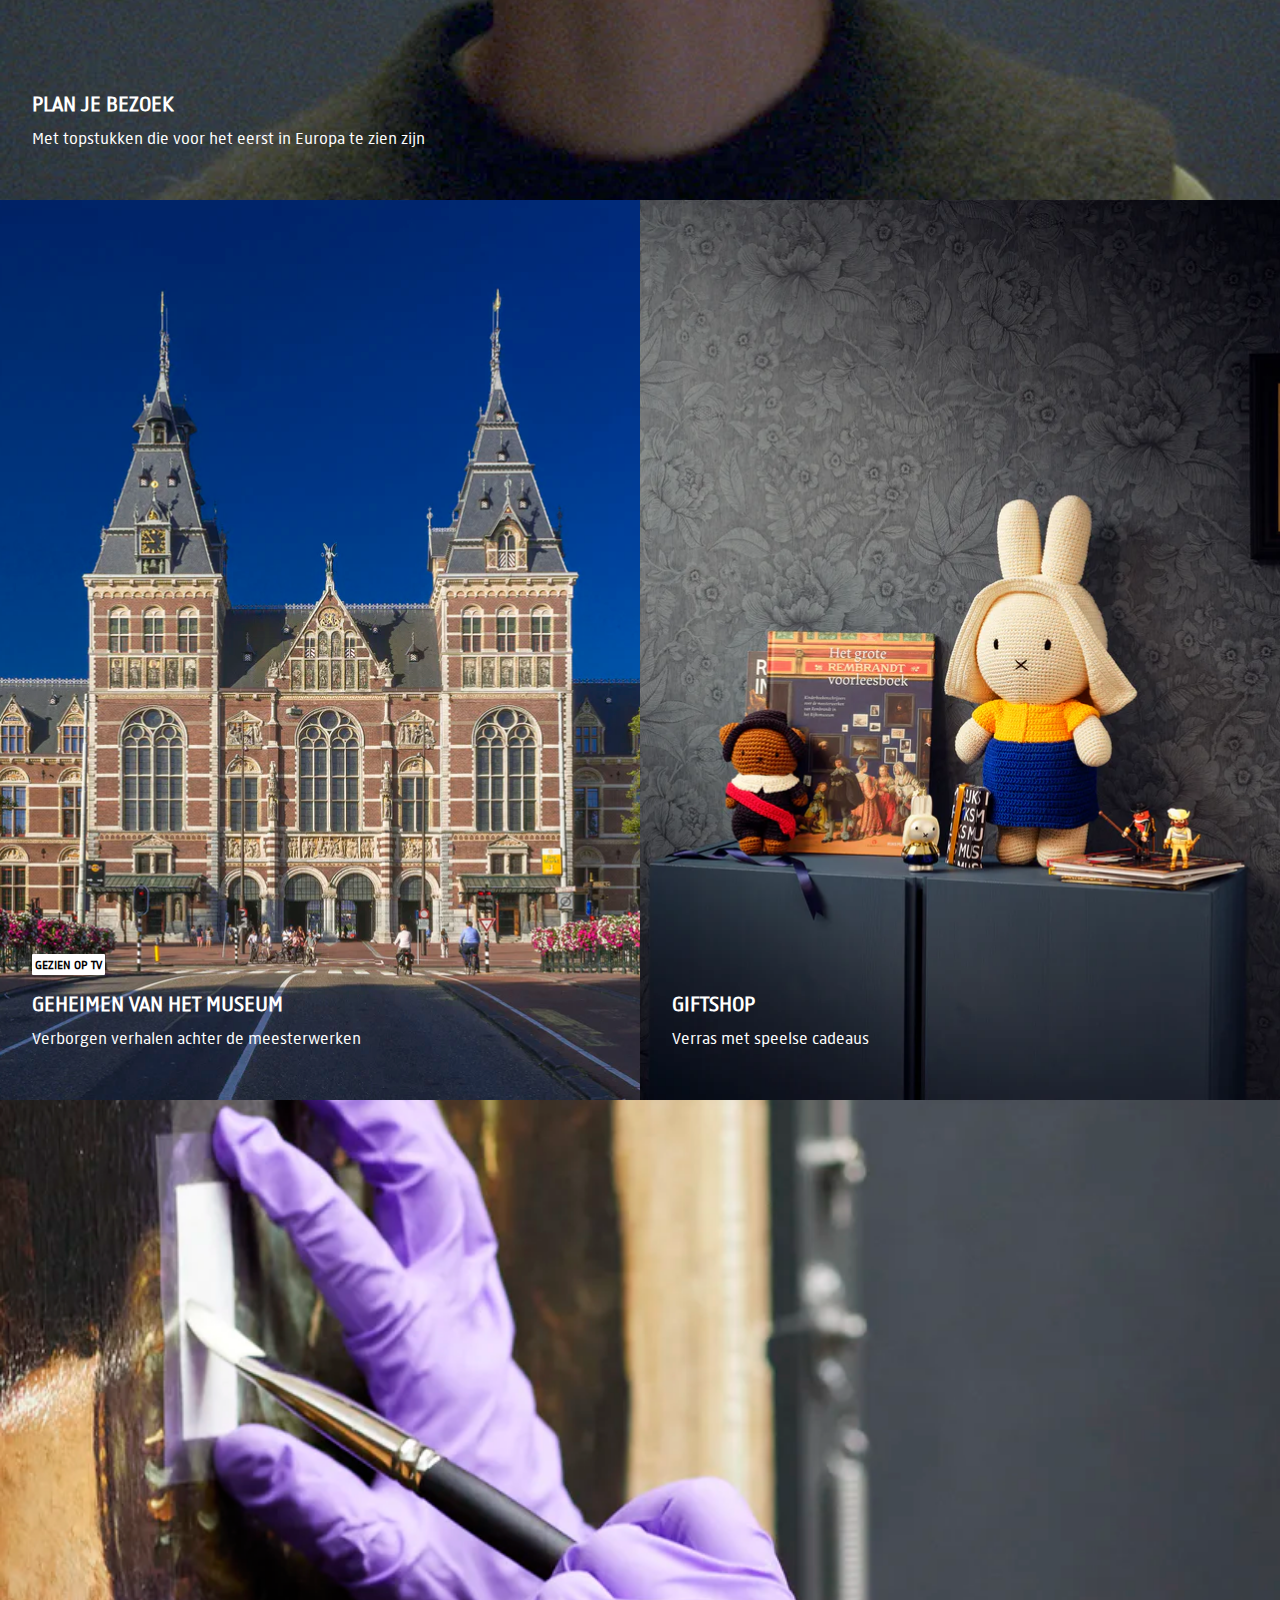
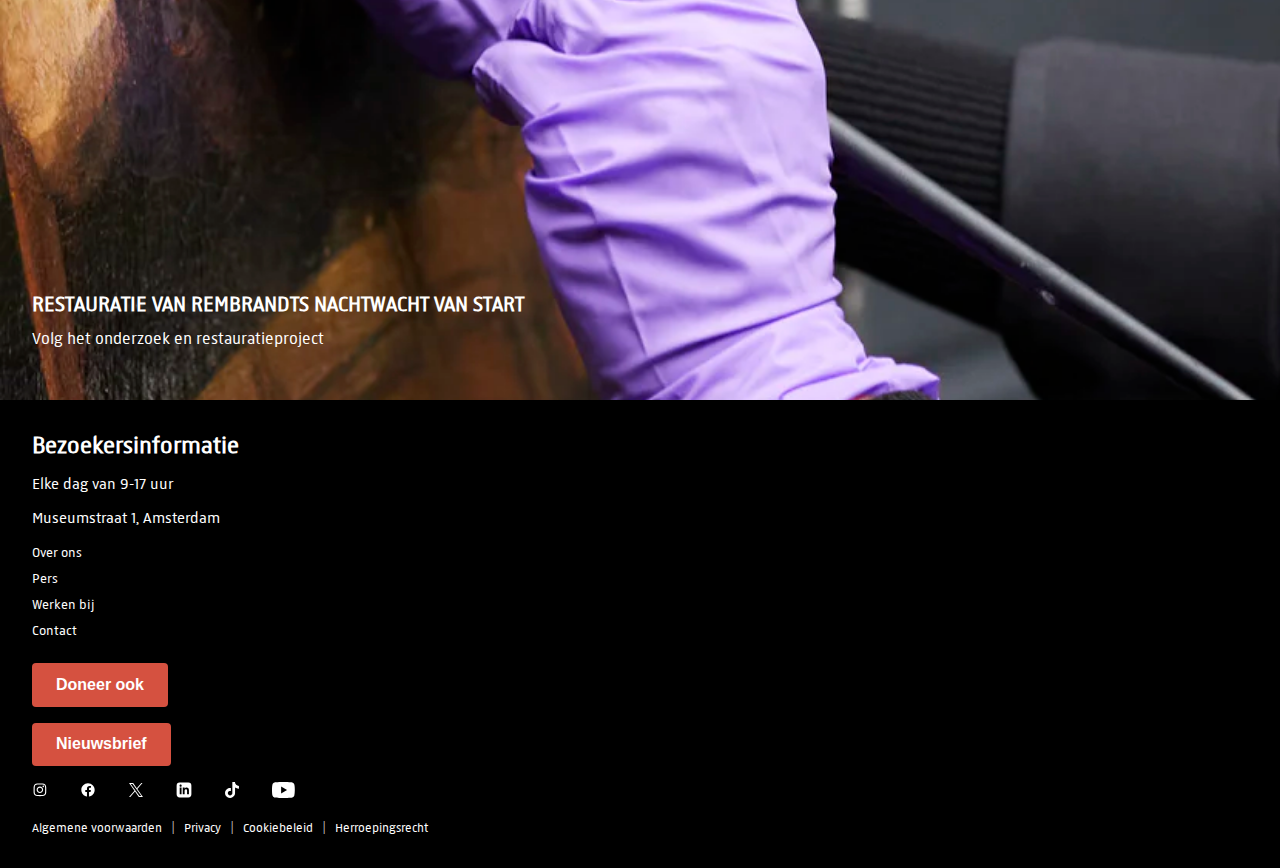
==== commit 52b3e285: "what the f" ====
--- a/index.html
+++ b/index.html
@@ -8,7 +8,8 @@
 
 	<title>Rijksmuseum namakings/ homepage</title>
 
-	<link href="styles/style.css" rel="stylesheet">
+	<link href="styles/basis.css" rel="stylesheet">
+	<link href="styles/home.css" rel="stylesheet">	
 	<link rel="icon" type="image/svg+xml" href="images/favicon.svg">
 </head>
 
@@ -34,7 +35,7 @@
 			<ul>
 				<li><a href="#"> Bezoek en tickets</a></li>
 				<li><a href="#"> Agenda en activiteiten</a></li>
-				<li><a href="#"> Stories</a></li>
+				<li><a href="collection.html"> Collectie</a></li>
 				<li><a href="#"> Rijkstudio: de collectie</a></li>
 			</ul>
 
--- a/styles/basis.css
+++ b/styles/basis.css
@@ -0,0 +1,467 @@
+*,
+*::after,
+*::before {
+	box-sizing: border-box;
+}
+
+.visually-hidden {
+    clip: rect(0 0 0 0);
+    clip-path: inset(50%);
+    height: 1px;    
+    overflow: hidden;
+    position: absolute;
+    white-space: nowrap;
+    width: 1px;
+  }
+
+@font-face {
+	font-family: rijksbold;
+	src: url("../fonts/Rijksmuseum-Bold.woff2");
+}
+
+@font-face {
+	font-family: rijksnormal;
+	src: url("../fonts/Rijksmuseum-Normal.woff2");
+}
+
+:root {
+	/* startje */
+	--color-text: #FFFFFF;
+	--button-background-color: #d55140;
+	--nav-background-color: #40474F;
+    --menu-text-color: #c2ccce;
+
+}
+
+html.open {
+    overflow:hidden;
+}
+
+body {
+	font-family: rijksnormal;
+	margin: 0;
+    background-color: var(--nav-background-color);
+}
+
+header {
+    display: grid;
+    grid-template-columns: auto 1fr auto;
+    align-items: center;
+    gap: 1rem; 
+    position: absolute;
+    top: 2.5%; 
+    left: 5%;
+
+    right: 5%;
+}
+
+header img {
+	width: 1.3em;
+    z-index: 30;
+}
+
+
+
+/* image openen menu rechterkant */
+header section:nth-of-type(1) img {
+    display: flex;
+    position: fixed; 
+    left: 50%; 
+    width: 50%; 
+    height: 100vh;
+    object-fit: cover;
+    z-index: 5; 
+    visibility: hidden; 
+    opacity: 0; 
+    object-position: center 1%; 
+}
+
+header section p,
+header section h2,
+header section h3 {
+    visibility: hidden;
+    opacity: 0;
+}
+
+
+header section h2 {
+	font-size: 1.2em;
+    font-weight: 700;
+    line-height: 1;
+    text-transform: uppercase;
+	margin-top: .25rem; 
+}
+
+header section h3 {
+	margin-top: -.5em; 
+	font-size: 1em;
+    line-height: 1;
+}
+
+
+
+nav ul {
+	list-style: none; 
+    padding-left: 0;
+}
+  
+nav ul:first-of-type {
+	display: flex; 
+	justify-content: flex-start; 
+	margin-top: 5em;
+    color: var(--color-text);
+}
+
+nav ul:first-of-type li:not(:last-child)::after {
+    content: '|';
+    color: var(--color-text);
+}
+  
+nav ul li {
+    min-height: 2.75em;
+}
+
+  
+nav ul li a:hover {
+    transition: 
+        transform .2s ease-out, 
+        opacity 0ms linear .2s;
+}
+
+nav h3 {
+    min-height: 2.75em;
+    color: var(--color-text);
+    padding-left: 0;
+}
+
+@media (width > 50em) {
+
+
+    nav ul:first-of-type {
+        grid-column-start:1;
+        grid-row-start: 1;
+        grid-column-end:3;
+        /* display: none; */
+
+        align-self: end;
+        /* justify-content: space-between; */
+
+        margin:0;
+    }
+
+    nav ul li a {
+        padding:0;
+    }
+    
+    nav > ul:nth-of-type(2){
+        /* grid-area: 3 / 1 / 4 / 2; */
+
+        grid-column-start:1;
+        grid-column-end:2;
+        grid-row-start: 2;
+        grid-row-end: 4 ;   
+
+        margin:0;
+    }
+
+    nav > ul:nth-of-type(3) {
+        /* grid-area: 4 / 1 / 5 / 2; */
+        /* margin-top: 5em;  */
+        line-height: 1; 
+
+        grid-column-start:1;
+        grid-column-end:2;
+        grid-row-start: 4;
+        grid-row-end: 5;
+
+        margin:0;
+    }
+
+    nav > h3:last-of-type {
+        top: 5em; 
+        /* grid-area: 3 / 2 / 5 / 3; */
+
+        grid-column-start:2;
+        grid-row-start: 2;
+        grid-column-end:3;
+
+        text-transform: uppercase;
+        font-weight: 200;
+
+        color: var(--color-text);
+        
+        margin:0;
+    }
+
+    nav > ul:last-of-type {
+        /* grid-area: 3 / 2 / 5 / 3; */
+        font-size: 0.9rem; 
+        line-height: 1; 
+
+        grid-column-start:2;
+        grid-column-end:3;
+        grid-row-start: 3;
+        grid-row-end: 5;
+
+        margin:0;
+        
+    }
+}
+  
+  /* hamburger */
+header button:nth-of-type(1) {
+	display: flex;
+	flex-direction: column;
+	z-index: 20;
+	width: 3em;
+	height: 3em;
+	background: none;
+	border: none;
+	cursor: pointer;
+	justify-content: space-around;
+}
+  
+header button:nth-of-type(1) span {
+	display: block;
+	width: 2em;
+	height: 0.2em;
+	background-color: var(--color-text);
+	border-radius: 0.2em;
+	transition: all 0.3s ease-in-out;
+}
+  
+  /* Menu verborgen */
+header nav {
+	position: fixed;
+    overflow-y: auto;
+	top: 0;
+	left: -100%;
+	width: 100%;
+	height: 100%;
+	background-color: var(--nav-background-color);
+	padding: 2em;
+
+	/* KIJKEN */
+	transition: transform .2s ease-out, opacity 0ms linear .2s;
+	z-index: 10;
+}
+  
+  /* Menu uitklapppen zichtbaar */
+header nav.toonMenu {
+	left: 0;
+}
+  
+/* Hamburger wordt kruisje */
+header button:nth-of-type(1).open span:nth-of-type(1) {
+	transform: translateY(0.8em) rotate(45deg);
+}
+  
+header button:nth-of-type(1).open span:nth-of-type(2) {
+	opacity: 0;
+}
+  
+header button:nth-of-type(1).open span:nth-of-type(3) {
+	transform: translateY(-0.8em) rotate(-45deg);
+}
+
+/* rode knop */
+header button:nth-of-type(2) {
+    position: relative;
+    align-items: center;
+    background-color: var(--button-background-color);
+    border-radius: 2px;
+    color: var(--color-text);
+    border: none;
+    font-size: .9em;
+    font-weight: 600;
+    height: 3.125rem;
+    padding: 0 20px;
+    z-index: 30;
+}
+
+/* Hover-effect voor de tweede button */
+header button:nth-of-type(2):hover {
+    background-color: var(--color-text);
+    color: var(--nav-background-color);
+}
+
+header a {
+	color: var(--color-text);
+	text-decoration: none;
+}
+
+
+@media (width > 50em) {
+ 
+    header div {
+        position: relative;
+        z-index: 1;
+    }
+
+    header nav {
+        display: grid;
+        grid-template-columns: repeat(2, 1fr);
+        grid-template-rows: 1fr min-content min-content min-content;
+        align-content: end;
+        gap: 1em; 
+        width: 50%;
+
+        padding-left: 6vw;
+    }
+}
+
+@media (width > 50em) {
+ 
+    header nav.toonMenu + section img {
+        visibility: visible; 
+        opacity: 1; 
+    }
+
+    header nav.toonMenu + section p,
+    header nav.toonMenu + section h2,
+    header nav.toonMenu + section h3 {
+        visibility: visible; 
+        opacity: 1;
+        top: 80%;
+        z-index: 90; 
+    }
+
+    header section {
+        left: 44vw;
+        bottom: 8vw;
+    }
+}
+
+/* section {
+    position: relative;
+    height: 100vh;
+    display: flex;
+    flex-direction: column;
+    justify-content: flex-end; 
+    padding: 2rem; 
+    overflow: hidden;
+} */
+
+
+section p, section h2, section h3 {
+    color: var(--color-text);
+}
+
+/* footer */
+
+/* Algemene footerstijl */
+footer {
+    display: flex;
+    flex-direction: column;
+    align-items: flex-start; /* Links uitlijnen */
+    background-color: #000; /* Zwarte achtergrond */
+    color: #fff; /* Witte tekst */
+    padding: 2rem; /* Binnenruimte */
+    gap: 1rem; /* Ruimte tussen secties */
+}
+
+footer h2 {
+    font-size: 1.5rem;
+    font-weight: bold;
+    margin: 0;
+}
+
+footer p {
+    font-size: 1rem;
+    margin: 0;
+}
+
+/* Lijst voor links onder elkaar */
+footer ul:first-of-type {
+    list-style: none;
+    padding: 0;
+    margin: 0;
+}
+
+footer ul:first-of-type li {
+    margin-bottom: 0.5rem;
+}
+
+footer ul:first-of-type li a {
+    color: #fff;
+    text-decoration: none;
+    font-size: 0.9rem;
+}
+
+footer ul:first-of-type li a:hover {
+    text-decoration: underline;
+}
+
+/* Knoppen voor donatie en nieuwsbrief */
+footer button {
+    background-color: #d55140;
+    color: #fff;
+    border: none;
+    font-size: 1rem;
+    font-weight: bold;
+    padding: 0.8rem 1.5rem;
+    border-radius: 4px;
+    cursor: pointer;
+    margin-right: 1rem; /* Ruimte tussen de knoppen */
+}
+
+footer button:hover {
+    background-color: #fff;
+    color: #d55140;
+    border: 1px solid #d55140;
+}
+
+/* Logo's */
+footer img {
+    height: 50px;
+    width: auto;
+    margin-right: 1rem; /* Ruimte tussen logo's */
+}
+
+/* Horizontale lijst voor voorwaarden */
+footer ul:last-of-type {
+    display: flex;
+    list-style: none;
+    padding: 0;
+    margin: 0;
+    gap: 0.5rem; /* Ruimte tussen de items */
+}
+
+footer ul:last-of-type li {
+    position: relative;
+}
+
+footer ul:last-of-type li::after {
+    content: "|";
+    color: #fff;
+    margin-left: 0.5rem;
+}
+
+footer ul:last-of-type li:last-child::after {
+    content: ""; /* Geen separator na de laatste link */
+}
+
+footer ul:last-of-type li a {
+    color: var(--color-text);
+    text-decoration: none;
+    font-size: 0.8rem;
+}
+
+footer ul:last-of-type li a:hover {
+    text-decoration: underline;
+}
+
+footer ul:nth-of-type(2) {
+    display: flex;
+    justify-content: flex-start; /* Links uitlijnen */
+    align-items: center;
+    gap: 1rem; /* Ruimte tussen de logo's */
+    list-style: none;
+    padding: 0;
+    margin: 0;
+}
+
+footer ul:nth-of-type(2) li img {
+    height: 1em; /* Pas de hoogte van de logo's aan */
+    width: auto; /* Zorg dat de proporties behouden blijven */
+}--- a/styles/home.css
+++ b/styles/home.css
@@ -0,0 +1,117 @@
+h1 {
+position: absolute;
+top: 5.2rem;
+font-family: rijksbold;
+text-align: center;
+width: 100%;
+/* left: 50%; */
+left:0;
+font-size: 14vw;
+text-transform: uppercase;
+color: var(--color-text);
+/* transform: translateX(-50%); */
+margin-top: 0;
+line-height: .8;
+}
+
+
+section {
+    position: relative;
+    height: 100vh;
+    display: flex;
+    flex-direction: column;
+    justify-content: flex-end; 
+    padding: 2rem; 
+    overflow: hidden;
+}
+
+section p, section h2, section h3 {
+    color: var(--color-text);
+}
+
+section p {
+    background: var(--color-text);
+	border-radius: 1px;
+    color: #000000;
+    font-size: .75rem;
+	font-weight: 600;
+	line-height: .75rem;
+    text-transform: uppercase;
+    margin-top: 1em;
+    padding: .2rem .2rem;
+	padding-top: .45em;
+    align-self: flex-start; 
+    z-index: 1;
+}
+
+section h2 {
+	font-size: calc(1.188rem + .25*((100vw - 20rem) / 100));
+    font-weight: 700;
+    line-height: 1.263;
+    text-transform: uppercase;
+	margin-top: .25rem; 
+}
+
+section h3 {
+	margin-top: -.5em; 
+	font-size: calc(1rem + .125*((100vw - 20rem) / 100));
+    font-weight: 100;
+    line-height: 1.375;
+}
+
+section img {
+	position: absolute;
+	top: 0;
+	left: 0;
+	width: 100%;
+	height: 100%;
+	object-fit: cover;
+	z-index: -1;
+}
+
+main {
+    display: grid;
+    grid-template-columns: 1fr; 
+}
+
+@media (width > 50em) {
+
+    main {
+        grid-template-columns: 1fr 1fr; 
+    }
+
+    main > section:nth-of-type(1),
+    main > section:nth-of-type(2),
+    main > section:nth-of-type(5) {
+        grid-column: 1 / -1; 
+    }
+
+    /* Secties 3 en 4 moeten naast elkaar staan */
+    main > section:nth-of-type(3) {
+        grid-column: 1 / 2; 
+    }
+
+    main > section:nth-of-type(4) {
+        grid-column: 2 / 3; 
+    }
+
+    header nav.toonMenu + section img {
+        visibility: visible; 
+        opacity: 1; 
+    }
+
+    header nav.toonMenu + section p,
+    header nav.toonMenu + section h2,
+    header nav.toonMenu + section h3 {
+        visibility: visible; 
+        opacity: 1;
+        top: 80%;
+        z-index: 90; 
+    }
+
+    header section {
+        left: 44vw;
+        bottom: 8vw;
+    }
+
+}
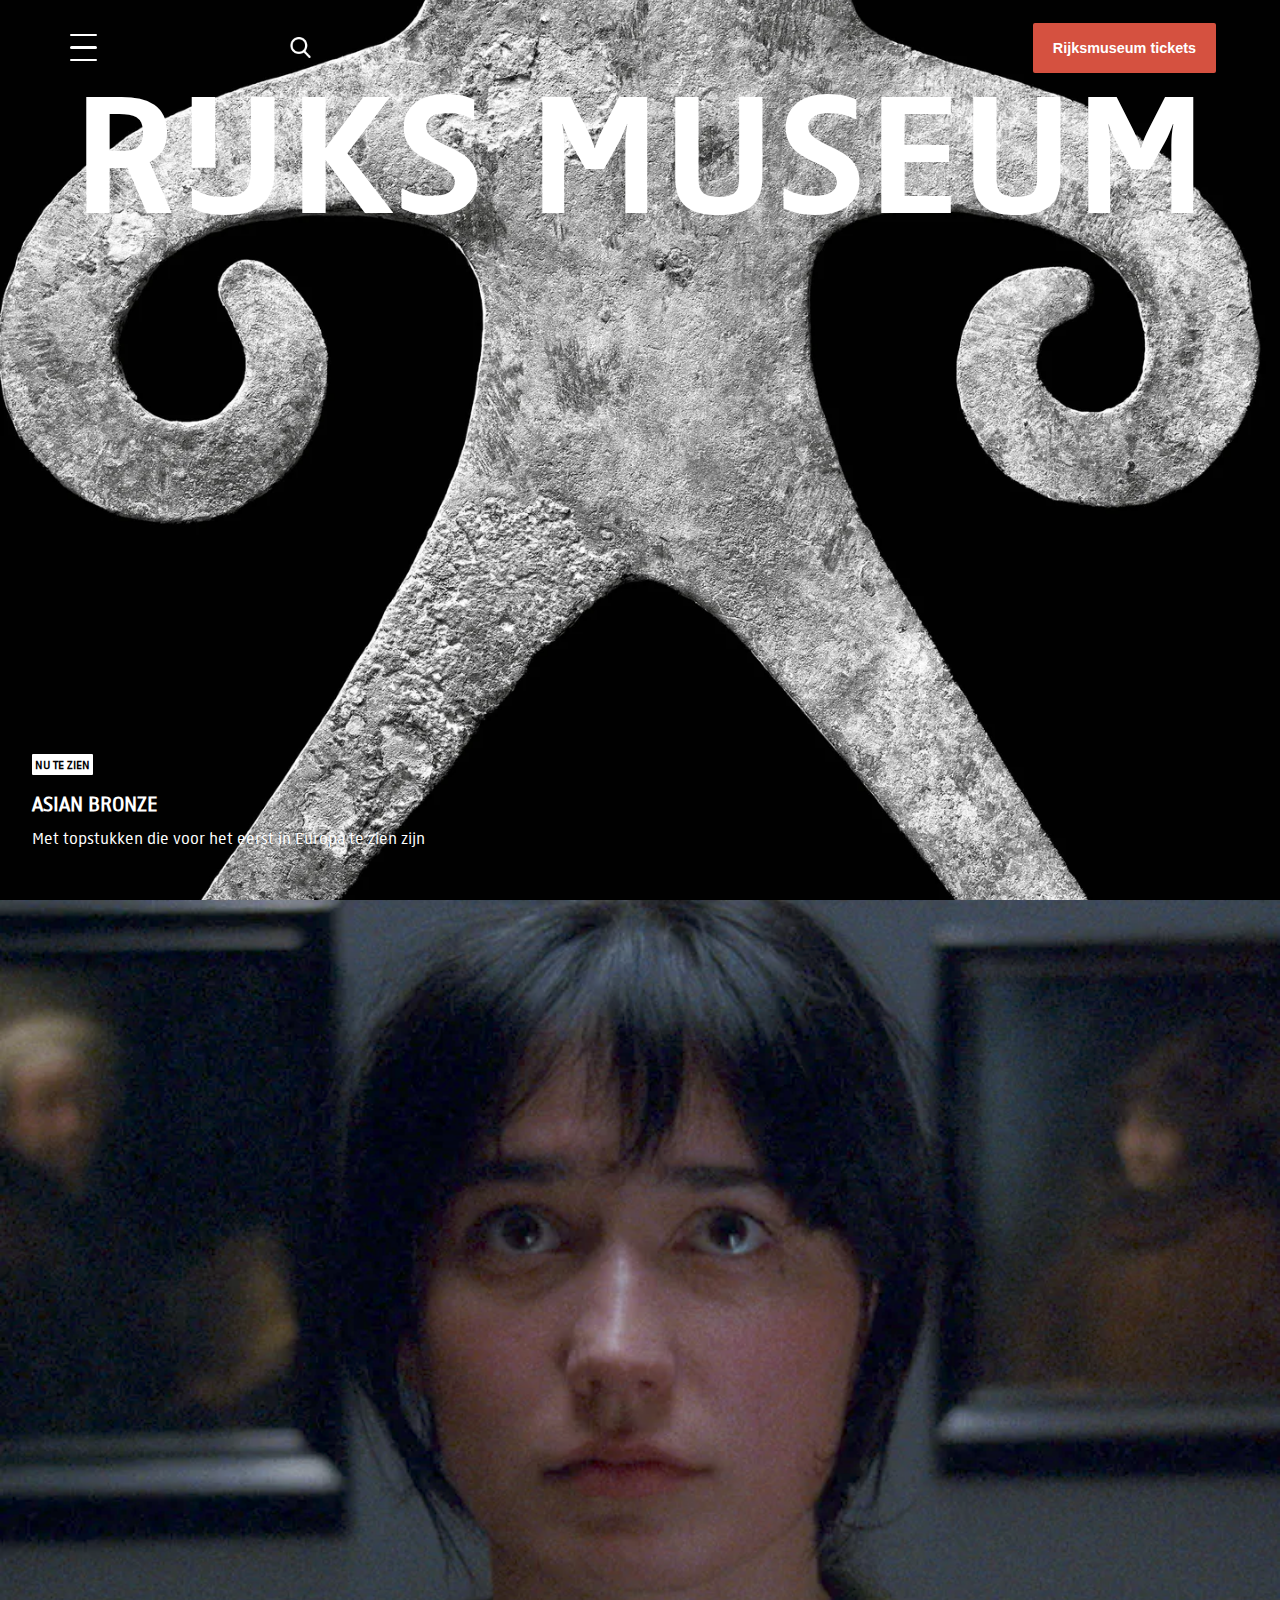
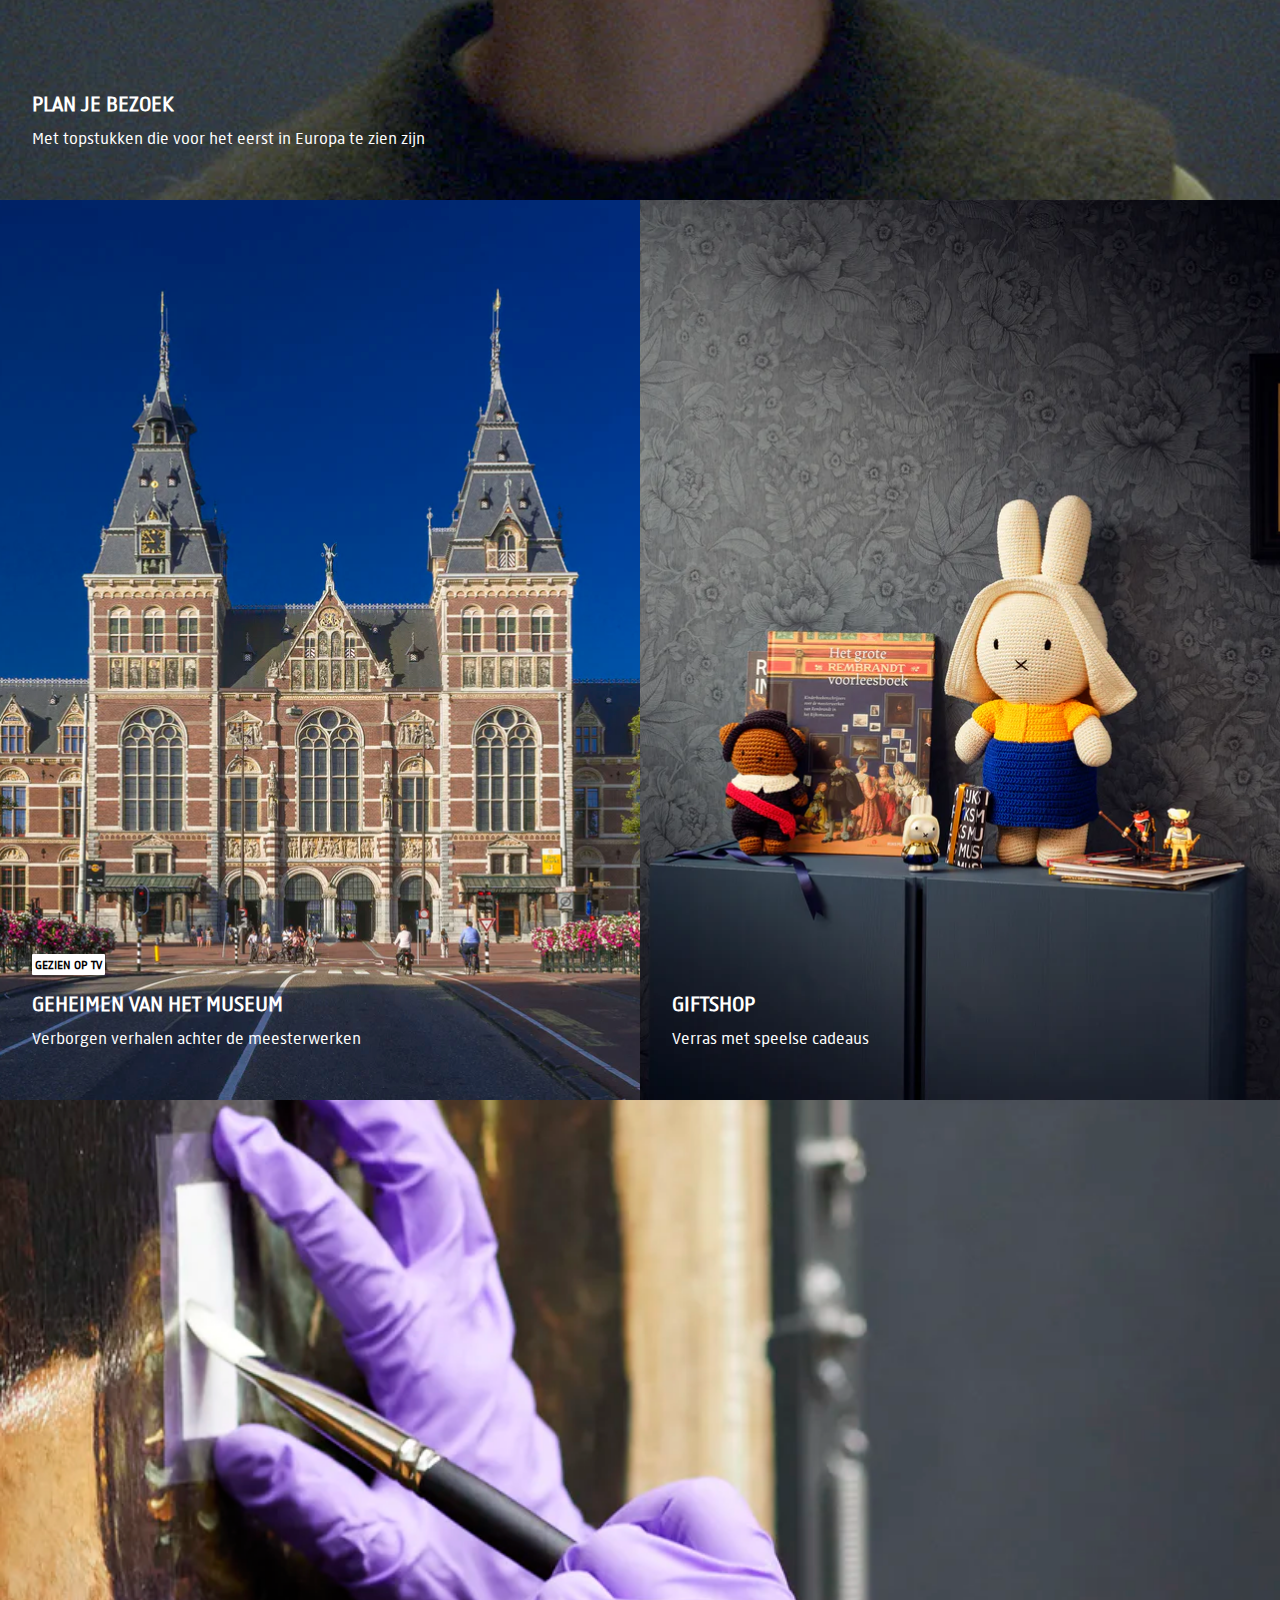
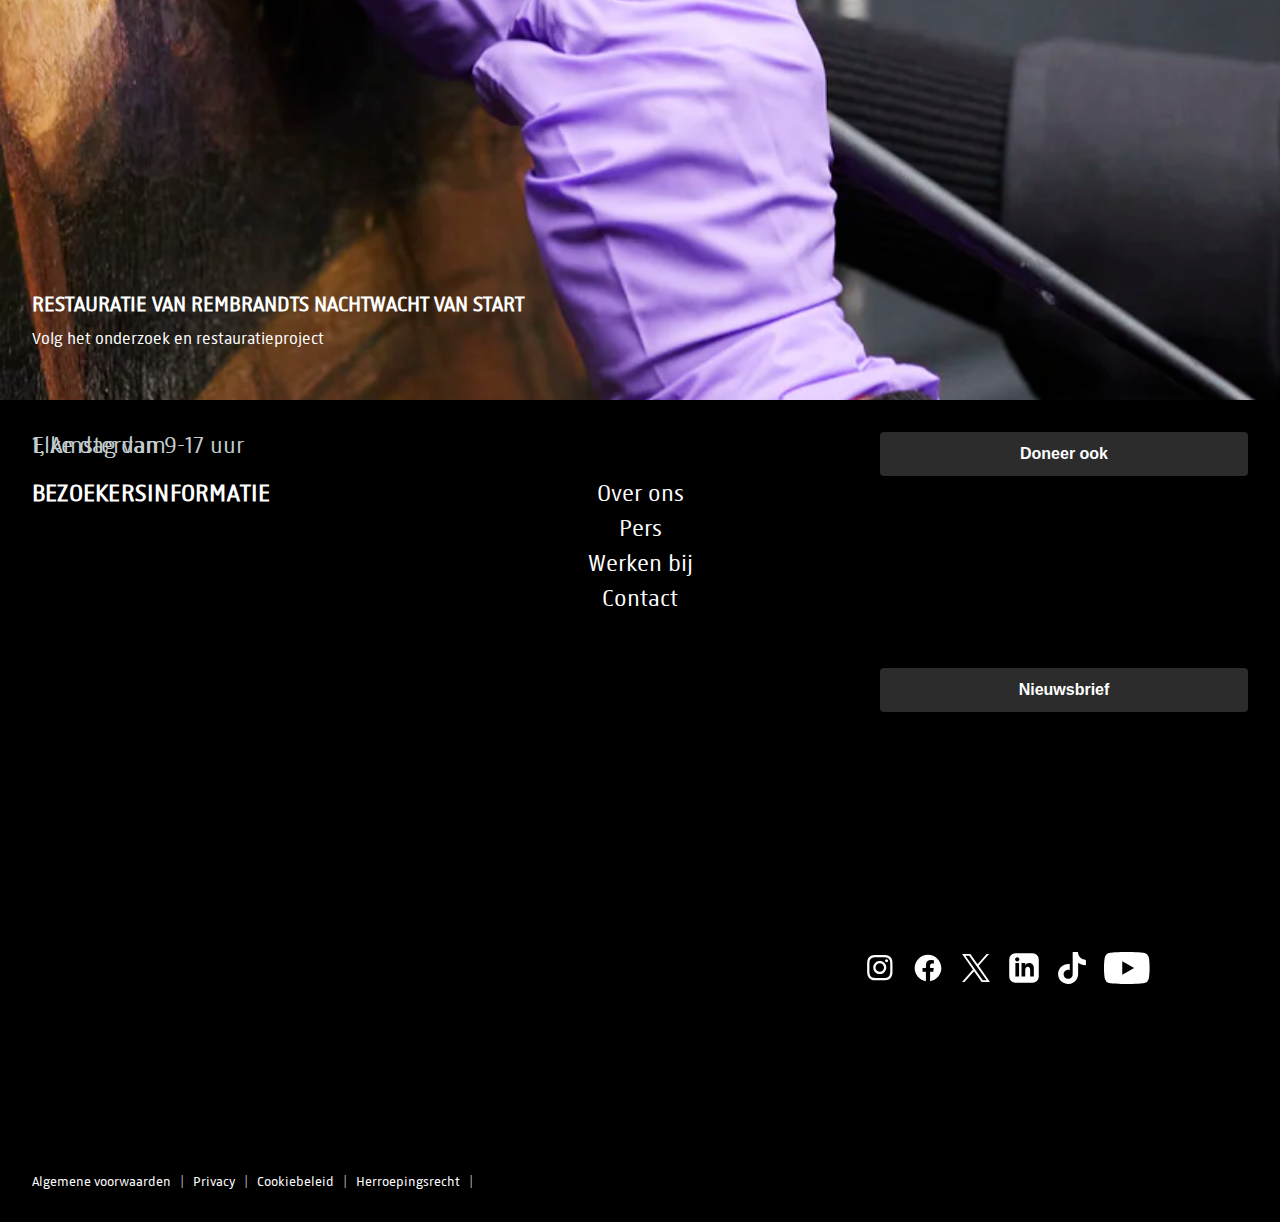
==== commit 3ed12fb9: "ellende" ====
--- a/index.html
+++ b/index.html
@@ -16,22 +16,24 @@
 <body>
 
 	<header>
-		<button>
+		<button aria-label="Open menu">
 			<span></span>
 			<span></span>
 			<span></span>
 		</button>
-		<img src="images-icons/search.png" alt="search-icon">
-		<button>Rijksmuseum tickets</button>
+
+		<img src="images-icons/search.png" alt="zoek-icon">
+		<button aria-label="Koop Rijksmuseum tickets">Rijksmuseum tickets</button>
+
 		<nav>
-			<h3 class="visually-hidden ">tekstje bedenken</h3>
+			<h3 class="visually-hidden ">Taal en accountinstellingen</h3>
 			<ul>
 				<li><a href="#"> Language</a></li>
 				<li><a href="#"> Inloggen</a></li>
 				<li><a href="#"> Giftshop</a></li>
 			</ul>
 
-			<h3 class="visually-hidden ">tekstje bedenken</h3>
+			<h3 class="visually-hidden ">Algemene informatie Rijksmuseum</h3>
 			<ul>
 				<li><a href="#"> Bezoek en tickets</a></li>
 				<li><a href="#"> Agenda en activiteiten</a></li>
@@ -39,7 +41,7 @@
 				<li><a href="#"> Rijkstudio: de collectie</a></li>
 			</ul>
 
-			<h3 class="visually-hidden ">tekstje bedenken</h3>
+			<h3 class="visually-hidden ">Rijksmuseum steunen</h3>
 			<ul>
 				<li><a href="#"> Steun ons</a></li>
 				<li><a href="#"> Giftshop</a></li>
@@ -60,7 +62,7 @@
 			<p>Nu te zien</p>
 			<h2>Asian bronze</h2>
 			<h3>4000 jaar schoonheid</h3>
-			<img src="images-mobile/rijks eerste sectie plaatjes.webp" alt="">
+			<img src="images-mobile/rijks eerste sectie plaatjes.webp" alt="Afbeelding kunstwerk Asian Bronze">
 		</section>
 	</header>
 
@@ -71,32 +73,32 @@
 			<p>Nu te zien</p>
 			<h2>Asian bronze</h2>
 			<h3>Met topstukken die voor het eerst in Europa te zien zijn</h3>
-			<img src="images-mobile/rijks eerste sectie plaatjes.webp" alt="">
+			<img src="images-mobile/rijks eerste sectie plaatjes.webp" alt="Kunstwerk Asian Bronze">
 		</section>
 
 		<section>
 			<h2>Plan je bezoek</h2>
 			<h3>Met topstukken die voor het eerst in Europa te zien zijn</h3>
-			<img src="images-mobile/rijks eerste sectie 2.webp" alt="">
+			<img src="images-mobile/rijks eerste sectie 2.webp" alt="Vrouw die in musuem staat">
 		</section>
 
 		<section>
 			<p>Gezien op tv</p>
 			<h2>Geheimen van het museum</h2>
 			<h3>Verborgen verhalen achter de meesterwerken</h3>
-			<img src="images-mobile/rijks eerste sectie 3.webp" alt="">
+			<img src="images-mobile/rijks eerste sectie 3.webp" alt="Rijksmuseum gebouw">
 		</section>
 
 		<section>
 			<h2>Giftshop</h2>
 			<h3>Verras met speelse cadeaus</h3>
-			<img src="images-mobile/rijks eerste sectie 4.webp">
+			<img src="images-mobile/rijks eerste sectie 4.webp" alt="Gifshop producten">
 		</section>
 
 		<section>
 			<h2>Restauratie van Rembrandts Nachtwacht van start</h2>
 			<h3>Volg het onderzoek en restauratieproject</h3>
-			<img src="images-mobile/rijks eerste sectie 5.webp" alt="">
+			<img src="images-mobile/rijks eerste sectie 5.webp" alt="Nachtwacht restauratie">
 		</section>
 	</main>
 
@@ -104,23 +106,24 @@
 
 		<h2>Bezoekersinformatie</h2>
 		<p>Elke dag van 9-17 uur</p>
-		<p>Museumstraat 1, Amsterdam</p>
+		<p>1, Amsterdam</p>
 		<ul>
 			<li><a href="#">Over ons</a></li>
 			<li><a href="#">Pers</a></li>
 			<li><a href="#">Werken bij</a></li>
 			<li><a href="#">Contact</a></li>
 		</ul>
-		<button>Doneer ook</button>
-		<button>Nieuwsbrief</button>
+
+		<button aria-label="Doneer aan het museum">Doneer ook</button>
+		<button aria-label="Abonneer op de nieuwsbrief">Nieuwsbrief</button>
 
 		<ul>
-			<li><img src="images-icons/instagram.svg" alt="Logo 1"></li>
-			<li><img src="images-icons/Facebook.svg" alt="Logo 2"></li>
-			<li><img src="images-icons/twitter.svg" alt="Logo 3"></li>
-			<li><img src="images-icons/linkedin.svg" alt="Logo 4"></li>
-			<li><img src="images-icons/tiktok.svg" alt="Logo 5"></li>
-			<li><img src="images-icons/youtube.svg" alt="Logo 6"></li>
+			<li><img src="images-icons/instagram.svg" alt="Instagram logo"></li>
+			<li><img src="images-icons/Facebook.svg" alt="Facebook logo"></li>
+			<li><img src="images-icons/twitter.svg" alt="Twitter logo"></li>
+			<li><img src="images-icons/linkedin.svg" alt="LinkedIn logo"></li>
+			<li><img src="images-icons/tiktok.svg" alt="Tiktok logo"></li>
+			<li><img src="images-icons/youtube.svg" alt="YouTube logo"></li>
 		</ul>
 
 		<ul>
--- a/styles/basis.css
+++ b/styles/basis.css
@@ -30,7 +30,6 @@
 	--button-background-color: #d55140;
 	--nav-background-color: #40474F;
     --menu-text-color: #c2ccce;
-
 }
 
 html.open {
@@ -59,7 +58,6 @@
 	width: 1.3em;
     z-index: 30;
 }
-
 
 
 /* image openen menu rechterkant */
@@ -141,10 +139,8 @@
         grid-column-start:1;
         grid-row-start: 1;
         grid-column-end:3;
-        /* display: none; */
 
         align-self: end;
-        /* justify-content: space-between; */
 
         margin:0;
     }
@@ -305,7 +301,6 @@
         align-content: end;
         gap: 1em; 
         width: 50%;
-
         padding-left: 6vw;
     }
 }
@@ -322,25 +317,8 @@
     header nav.toonMenu + section h3 {
         visibility: visible; 
         opacity: 1;
-        top: 80%;
-        z-index: 90; 
-    }
-
-    header section {
-        left: 44vw;
-        bottom: 8vw;
-    }
-}
-
-/* section {
-    position: relative;
-    height: 100vh;
-    display: flex;
-    flex-direction: column;
-    justify-content: flex-end; 
-    padding: 2rem; 
-    overflow: hidden;
-} */
+    }
+}
 
 
 section p, section h2, section h3 {
@@ -353,48 +331,55 @@
 footer {
     display: flex;
     flex-direction: column;
-    align-items: flex-start; /* Links uitlijnen */
-    background-color: #000; /* Zwarte achtergrond */
-    color: #fff; /* Witte tekst */
-    padding: 2rem; /* Binnenruimte */
-    gap: 1rem; /* Ruimte tussen secties */
+    align-items: flex-start; 
+    background-color: #000; 
+    color: #fff; 
+    padding: 2rem; 
+    gap: 1rem; 
 }
 
 footer h2 {
-    font-size: 1.5rem;
-    font-weight: bold;
+    font-size: 1rem;
+    font-weight: 700;
+    letter-spacing: .015rem;
+    text-transform: uppercase ;
     margin: 0;
+    padding-top: 2em;
+    padding-left: 0;
 }
 
 footer p {
-    font-size: 1rem;
+    font-size: 1.3rem;
+    font-weight: 400;
+    color: var(--menu-text-color);
     margin: 0;
 }
 
 /* Lijst voor links onder elkaar */
 footer ul:first-of-type {
     list-style: none;
-    padding: 0;
-    margin: 0;
+    padding-top: 2em;
+    padding-left: 0;
 }
 
 footer ul:first-of-type li {
     margin-bottom: 0.5rem;
+    min-height: 1.5em;
 }
 
 footer ul:first-of-type li a {
     color: #fff;
     text-decoration: none;
-    font-size: 0.9rem;
+    font-size: 1rem;
 }
 
 footer ul:first-of-type li a:hover {
     text-decoration: underline;
 }
 
-/* Knoppen voor donatie en nieuwsbrief */
+/* buttons */
 footer button {
-    background-color: #d55140;
+    background-color: #ffffff2c;
     color: #fff;
     border: none;
     font-size: 1rem;
@@ -402,29 +387,39 @@
     padding: 0.8rem 1.5rem;
     border-radius: 4px;
     cursor: pointer;
-    margin-right: 1rem; /* Ruimte tussen de knoppen */
+    right: 1rem; 
 }
 
 footer button:hover {
     background-color: #fff;
-    color: #d55140;
-    border: 1px solid #d55140;
-}
-
-/* Logo's */
-footer img {
-    height: 50px;
-    width: auto;
-    margin-right: 1rem; /* Ruimte tussen logo's */
-}
-
-/* Horizontale lijst voor voorwaarden */
+    color: #000000;
+}
+
+/* logos */
+footer ul:nth-of-type(2) {
+    display: flex;
+    justify-content: flex-start; 
+    align-items: center;
+    gap: 1rem; 
+    list-style: none;
+    padding-top: 2em;
+    padding-left: 0;
+}
+
+footer ul:nth-of-type(2) li img {
+    height: 2em; 
+    width: auto; 
+}
+
+/* voorwaarden ding  */
 footer ul:last-of-type {
     display: flex;
     list-style: none;
     padding: 0;
     margin: 0;
-    gap: 0.5rem; /* Ruimte tussen de items */
+    gap: 0.5rem;
+    padding-top: 2em;
+    padding-left: 0;
 }
 
 footer ul:last-of-type li {
@@ -437,31 +432,65 @@
     margin-left: 0.5rem;
 }
 
-footer ul:last-of-type li:last-child::after {
-    content: ""; /* Geen separator na de laatste link */
-}
-
 footer ul:last-of-type li a {
     color: var(--color-text);
     text-decoration: none;
-    font-size: 0.8rem;
+    font-size: .9rem;
 }
 
 footer ul:last-of-type li a:hover {
     text-decoration: underline;
 }
 
-footer ul:nth-of-type(2) {
-    display: flex;
-    justify-content: flex-start; /* Links uitlijnen */
-    align-items: center;
-    gap: 1rem; /* Ruimte tussen de logo's */
-    list-style: none;
-    padding: 0;
-    margin: 0;
-}
-
-footer ul:nth-of-type(2) li img {
-    height: 1em; /* Pas de hoogte van de logo's aan */
-    width: auto; /* Zorg dat de proporties behouden blijven */
-}+@media (width > 50em) {
+
+    footer {
+        display: grid;
+        grid-template-columns: 1fr 1fr 1fr ; 
+        gap: 2rem; 
+        grid-template-rows: 1fr 1fr 1fr ;
+    }
+
+    footer h2, footer p {
+        grid-column-start: 1; 
+        grid-column-end: 2; 
+        grid-row-start: 1;
+        grid-row-end: 2;
+        font-size: 1.5rem;
+    }
+
+    footer ul:last-of-type {
+        grid-column-start: 1; 
+        grid-column-end: 3; 
+    }
+
+    footer ul:first-of-type {
+        grid-column-start: 2; 
+        grid-column-end: 3; 
+        padding-top: 2em;
+        justify-items: center;
+    }
+
+    footer ul:first-of-type li a {
+        font-size: 1.5rem;
+    }
+
+
+    footer ul:nth-of-type(2) {
+        grid-column-start: 3; 
+        grid-column-end: 4; 
+        display: flex;
+        justify-content: flex-start;
+        align-items: center;
+        gap: 1rem;
+        padding-top: 2em;
+    }
+
+    footer button {
+        grid-column-start: 3; 
+        grid-column-end: 4; 
+        margin-left: 1rem;
+    }
+
+
+}
--- a/styles/home.css
+++ b/styles/home.css
@@ -4,16 +4,13 @@
 font-family: rijksbold;
 text-align: center;
 width: 100%;
-/* left: 50%; */
 left:0;
 font-size: 14vw;
 text-transform: uppercase;
 color: var(--color-text);
-/* transform: translateX(-50%); */
 margin-top: 0;
 line-height: .8;
 }
-
 
 section {
     position: relative;
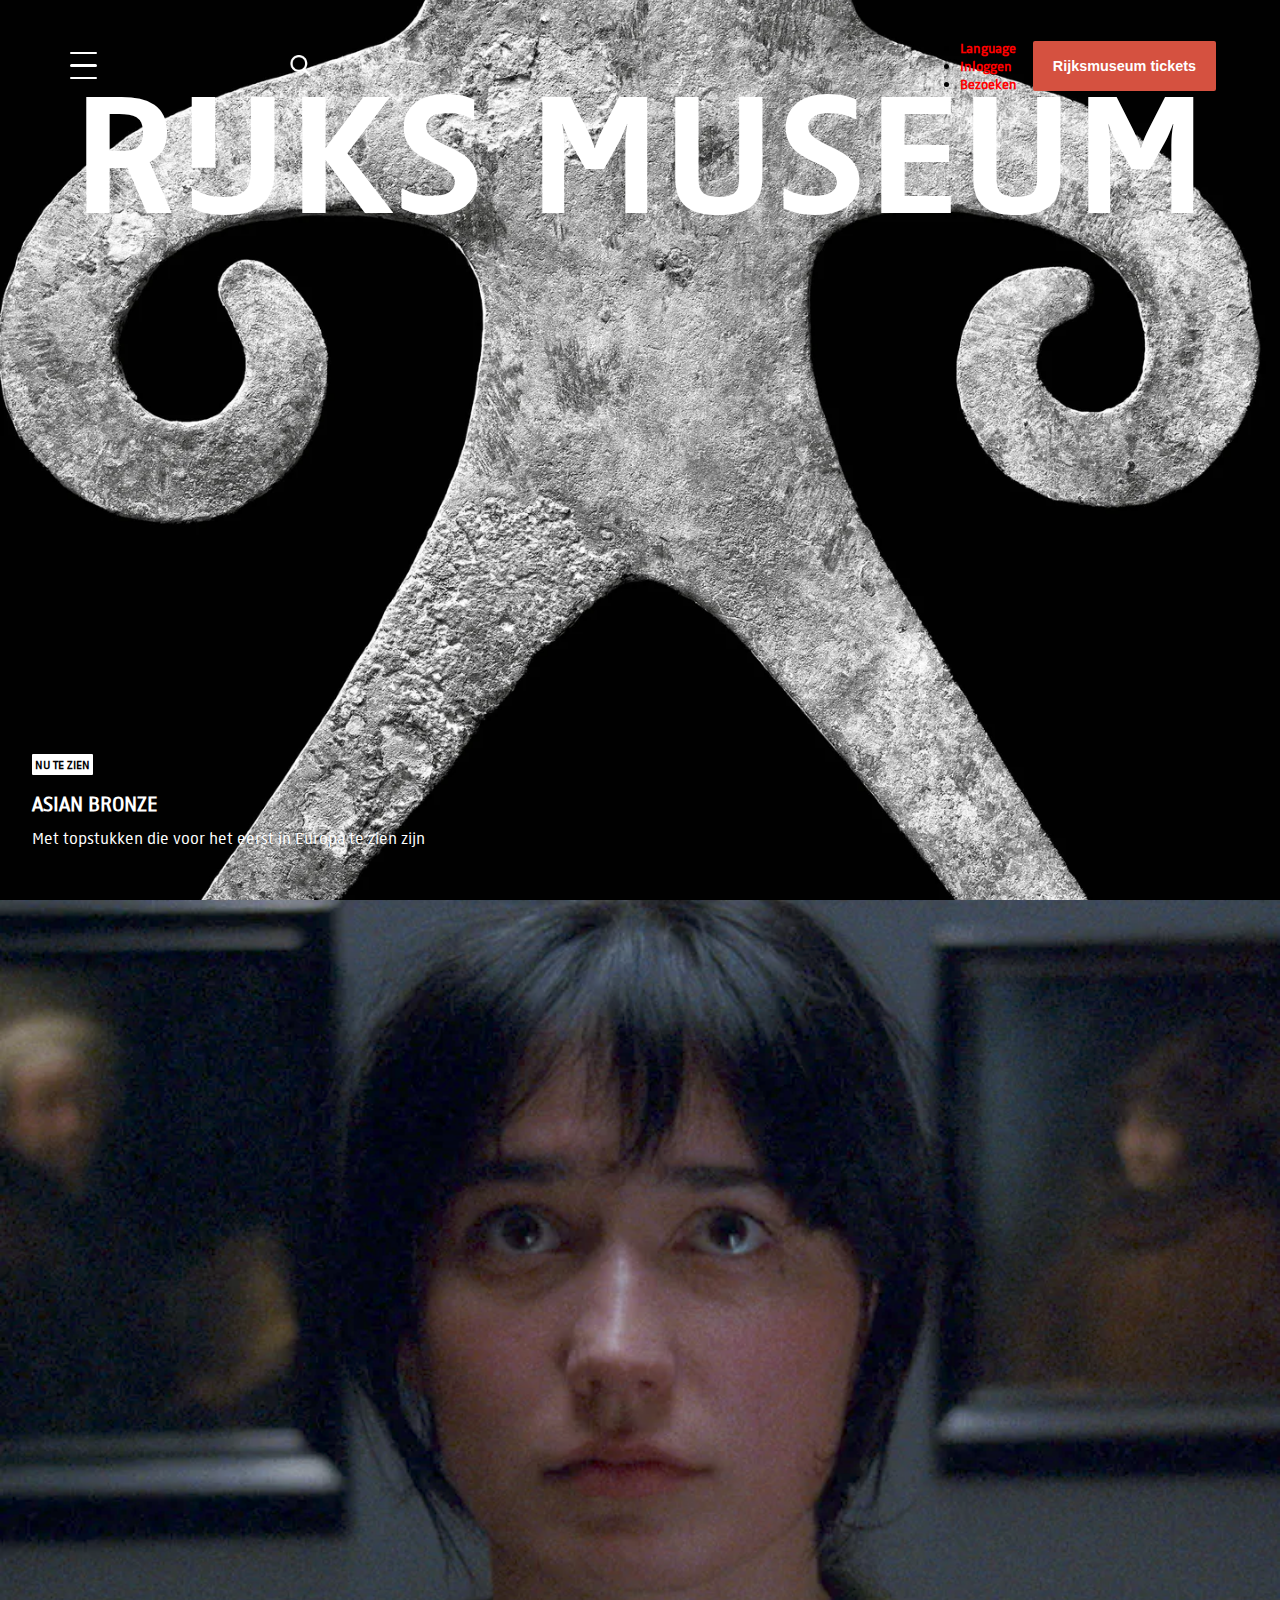
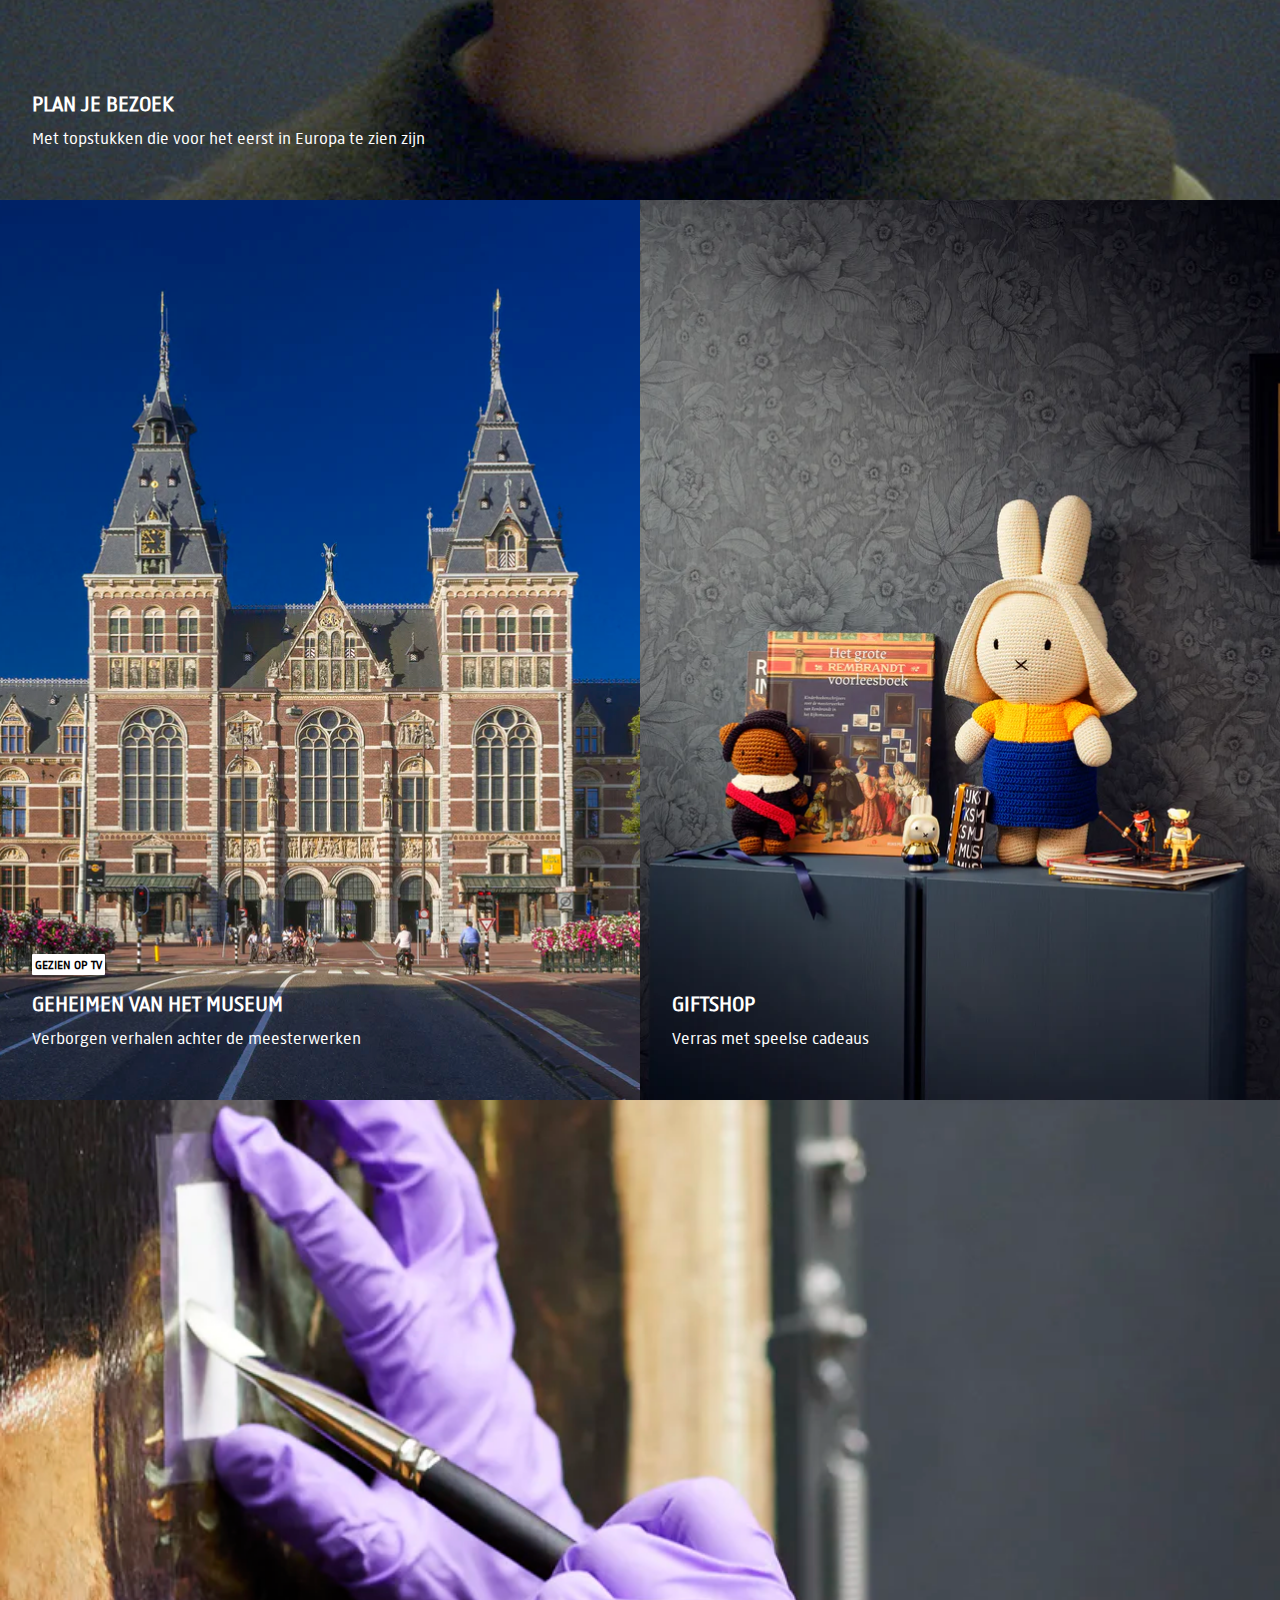
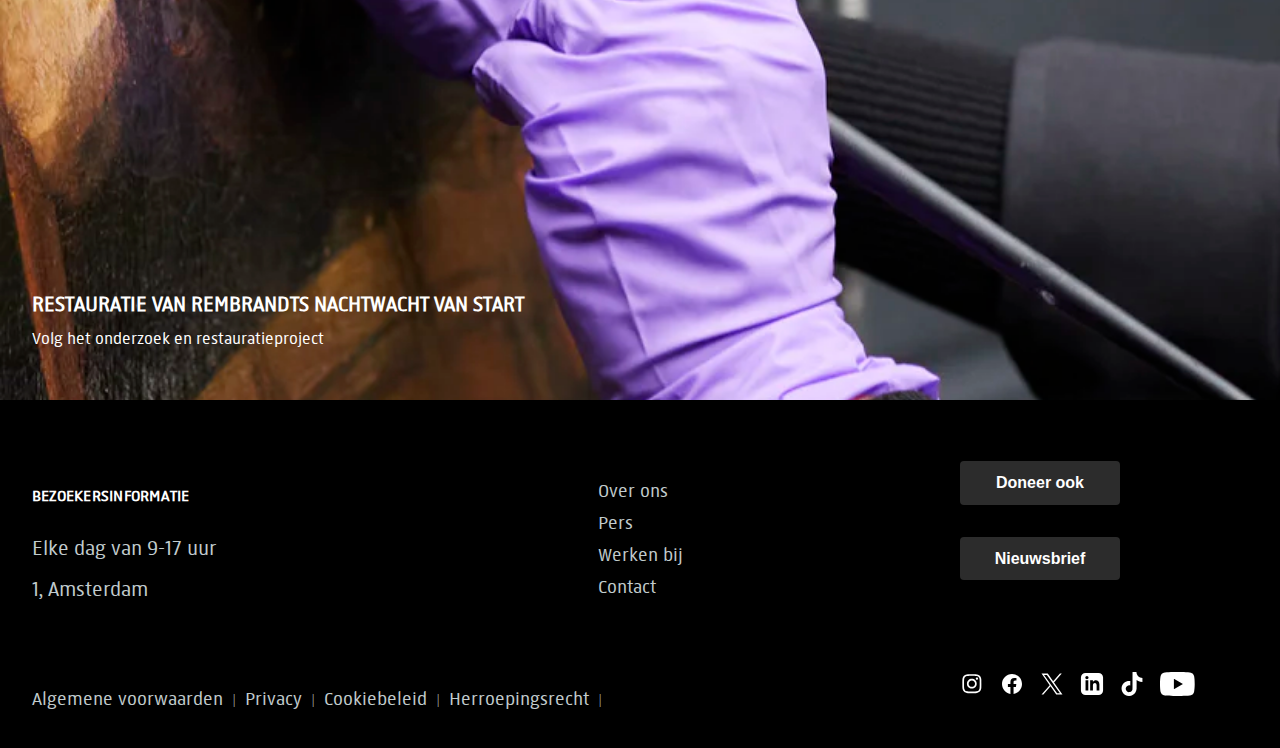
==== commit f6e76888: "huh" ====
--- a/index.html
+++ b/index.html
@@ -23,6 +23,13 @@
 		</button>
 
 		<img src="images-icons/search.png" alt="zoek-icon">
+
+		<ul>
+			<li><a href="#">Language</a></li>
+			<li><a href="#">Inloggen</a></li>
+			<li><a href="#">Bezoeken</a></li>
+		</ul>
+		
 		<button aria-label="Koop Rijksmuseum tickets">Rijksmuseum tickets</button>
 
 		<nav>
--- a/styles/basis.css
+++ b/styles/basis.css
@@ -44,7 +44,7 @@
 
 header {
     display: grid;
-    grid-template-columns: auto 1fr auto;
+    grid-template-columns: auto 1fr auto auto;
     align-items: center;
     gap: 1rem; 
     position: absolute;
@@ -59,6 +59,31 @@
     z-index: 30;
 }
 
+/* header > ul:nth-of-type(1) li a{
+    display: flex; 
+    gap: 1rem; 
+    list-style: none; 
+    margin: 0;
+    padding: 0;
+    align-items: center; 
+} */
+
+header > ul:nth-of-type(1) li a {
+    color: red; 
+    text-decoration: none; 
+    font-size: 0.9rem; 
+    font-weight: 600; 
+    display: flex; 
+    gap: 1rem; 
+    list-style: none; 
+    margin: 0;
+    padding: 0;
+    align-items: center; 
+}
+
+header > ul:nth-of-type(2) li a:hover {
+    text-decoration: underline; 
+}
 
 /* image openen menu rechterkant */
 header section:nth-of-type(1) img {
@@ -81,7 +106,6 @@
     opacity: 0;
 }
 
-
 header section h2 {
 	font-size: 1.2em;
     font-weight: 700;
@@ -95,8 +119,6 @@
 	font-size: 1em;
     line-height: 1;
 }
-
-
 
 nav ul {
 	list-style: none; 
@@ -368,7 +390,7 @@
 }
 
 footer ul:first-of-type li a {
-    color: #fff;
+    color: var(--menu-text-color);
     text-decoration: none;
     font-size: 1rem;
 }
@@ -428,12 +450,12 @@
 
 footer ul:last-of-type li::after {
     content: "|";
-    color: #fff;
+    color: var(--menu-text-color);
     margin-left: 0.5rem;
 }
 
 footer ul:last-of-type li a {
-    color: var(--color-text);
+    color: var(--menu-text-color);
     text-decoration: none;
     font-size: .9rem;
 }
@@ -442,55 +464,83 @@
     text-decoration: underline;
 }
 
-@media (width > 50em) {
+@media (min-width: 50em) {
 
     footer {
         display: grid;
-        grid-template-columns: 1fr 1fr 1fr ; 
-        gap: 2rem; 
-        grid-template-rows: 1fr 1fr 1fr ;
-    }
-
-    footer h2, footer p {
-        grid-column-start: 1; 
-        grid-column-end: 2; 
+        grid-template-columns: 1fr 2fr 1fr; 
+        gap: 2rem;
+    }
+
+    footer h2 {
+        grid-column-start:1;
+        grid-column-end:2;
         grid-row-start: 1;
-        grid-row-end: 2;
-        font-size: 1.5rem;
-    }
-
-    footer ul:last-of-type {
-        grid-column-start: 1; 
-        grid-column-end: 3; 
-    }
-
-    footer ul:first-of-type {
-        grid-column-start: 2; 
-        grid-column-end: 3; 
+        grid-row-end: 2;  
+        align-self: end;
+    }
+
+    footer p {
+        grid-column-start:1;
+        grid-column-end:2;
+        grid-row-start: 2;
+        grid-row-end: 3;  
+    }
+
+    footer p:nth-of-type(2) {
         padding-top: 2em;
-        justify-items: center;
-    }
-
-    footer ul:first-of-type li a {
-        font-size: 1.5rem;
-    }
-
+    }
+
+    
+    footer ul:nth-of-type(1){
+        grid-column-start: 2;
+        grid-column-end: 3;
+        grid-row-start: 1;
+        grid-row-end: 3;   
+        justify-self: center; 
+    }
+
+    footer ul:nth-of-type(1) li a{
+        font-size: 1.2rem;
+    }
+
+   footer button:nth-of-type(1) {
+        grid-column-start: 3;
+        grid-column-end: 4;
+    
+        width: 10rem;
+        align-self: end;
+    }
+
+    footer button:nth-of-type(2) {
+        grid-column-start: 3;
+        grid-column-end: 4;
+        width: 10rem;
+        align-self: start;
+    }
 
     footer ul:nth-of-type(2) {
-        grid-column-start: 3; 
-        grid-column-end: 4; 
-        display: flex;
-        justify-content: flex-start;
-        align-items: center;
-        gap: 1rem;
-        padding-top: 2em;
-    }
-
-    footer button {
-        grid-column-start: 3; 
-        grid-column-end: 4; 
-        margin-left: 1rem;
-    }
-
-
-}
+        grid-column-start: 3;
+        grid-column-end: 4;
+        grid-row-start: 3;
+        grid-row-end: 4;  
+        padding-top: 0;
+    }
+
+    footer ul:nth-of-type(2) li img {
+        height: 1.5rem;
+    }
+
+    footer ul:nth-of-type(3) {
+        grid-column-start: 1;
+        grid-column-end: 4;
+        grid-row-start: 3;
+        grid-row-end: 4;  
+    }
+
+    footer ul:nth-of-type(3) li a {
+      font-size: 1.2em;
+    }
+
+}
+
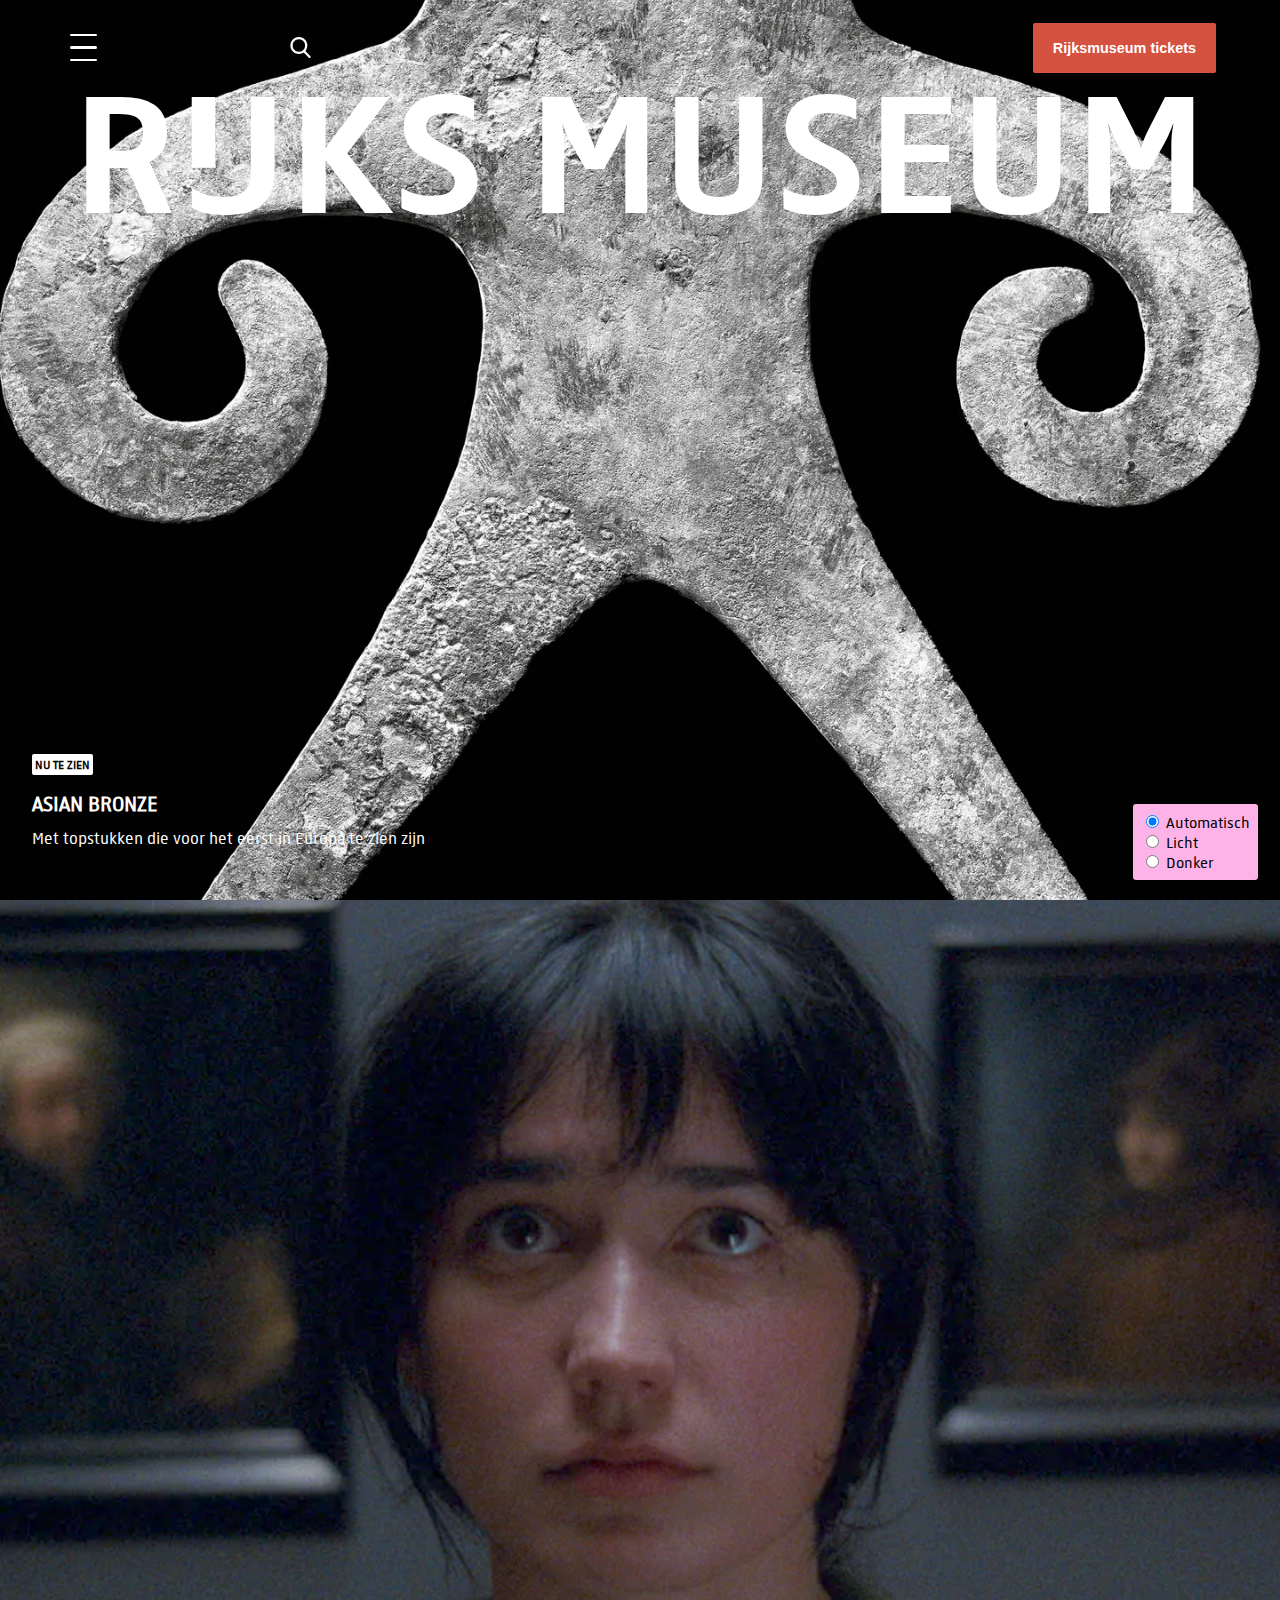
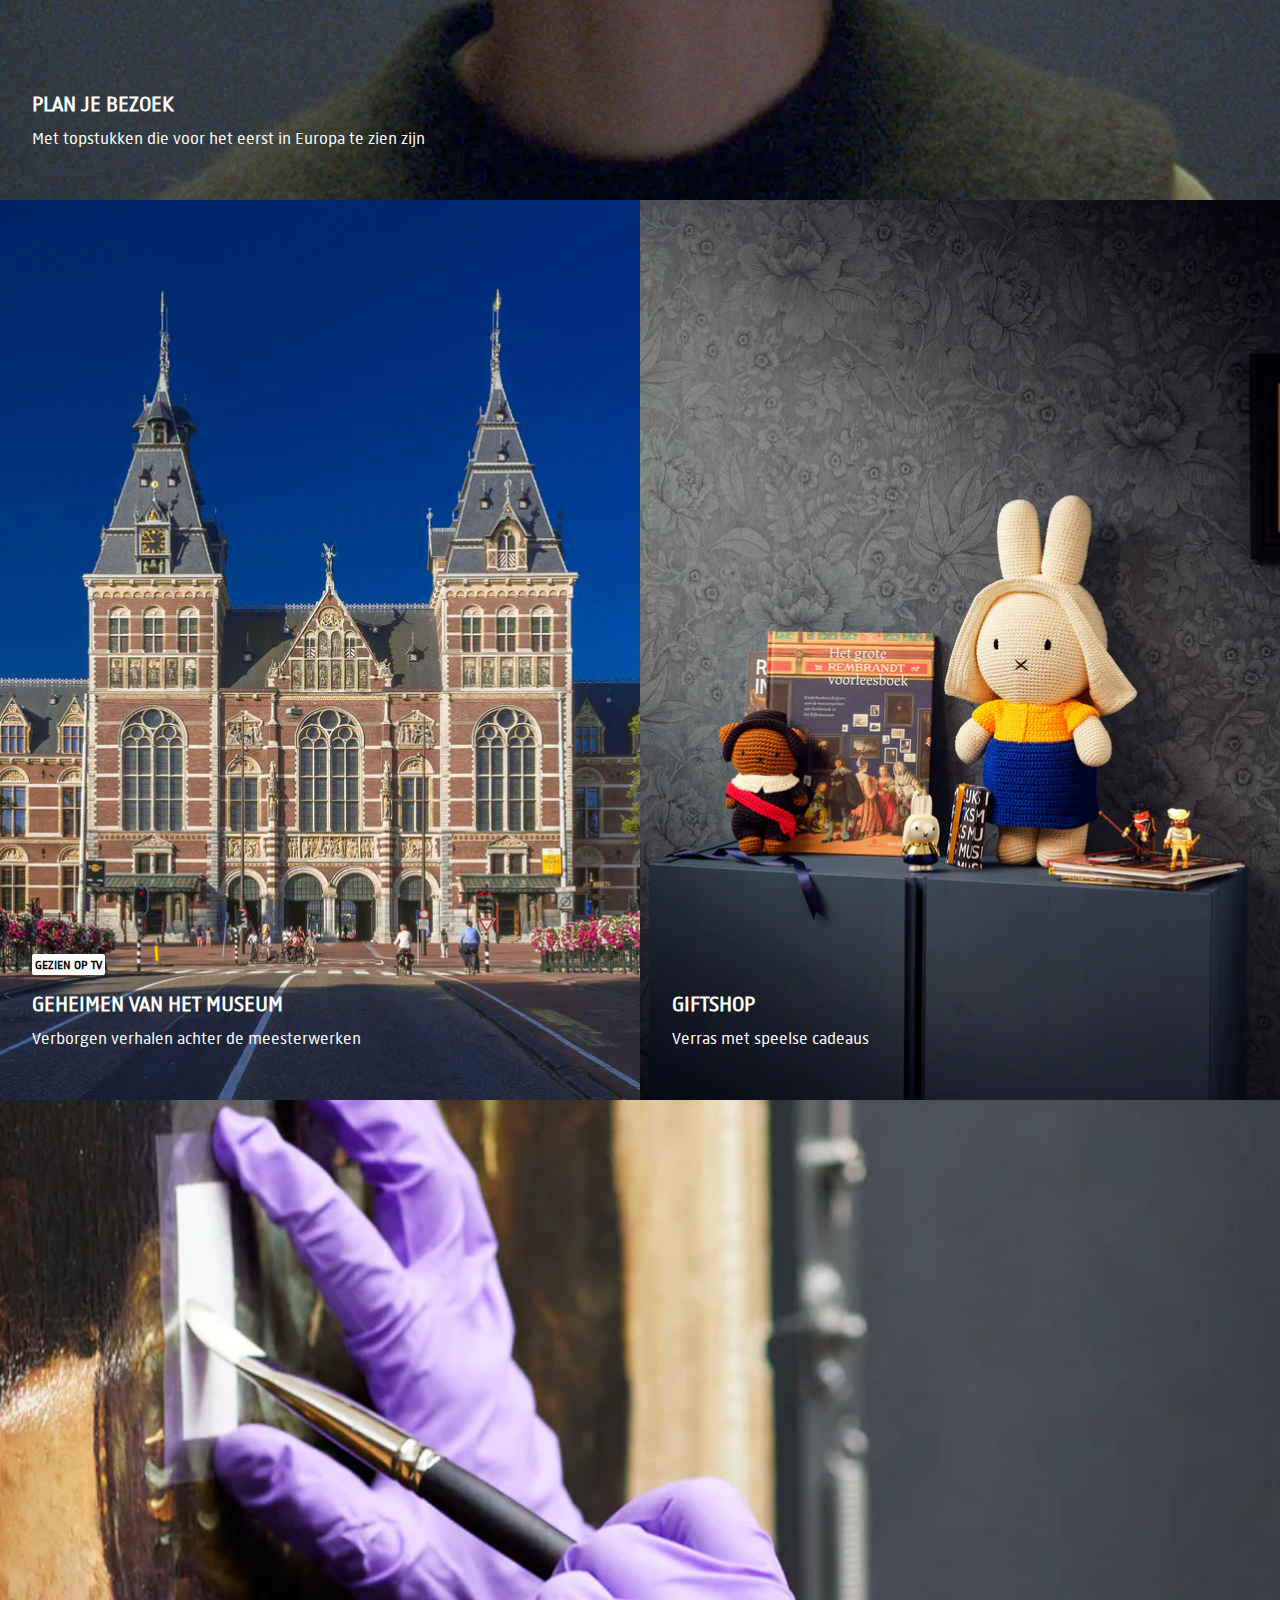
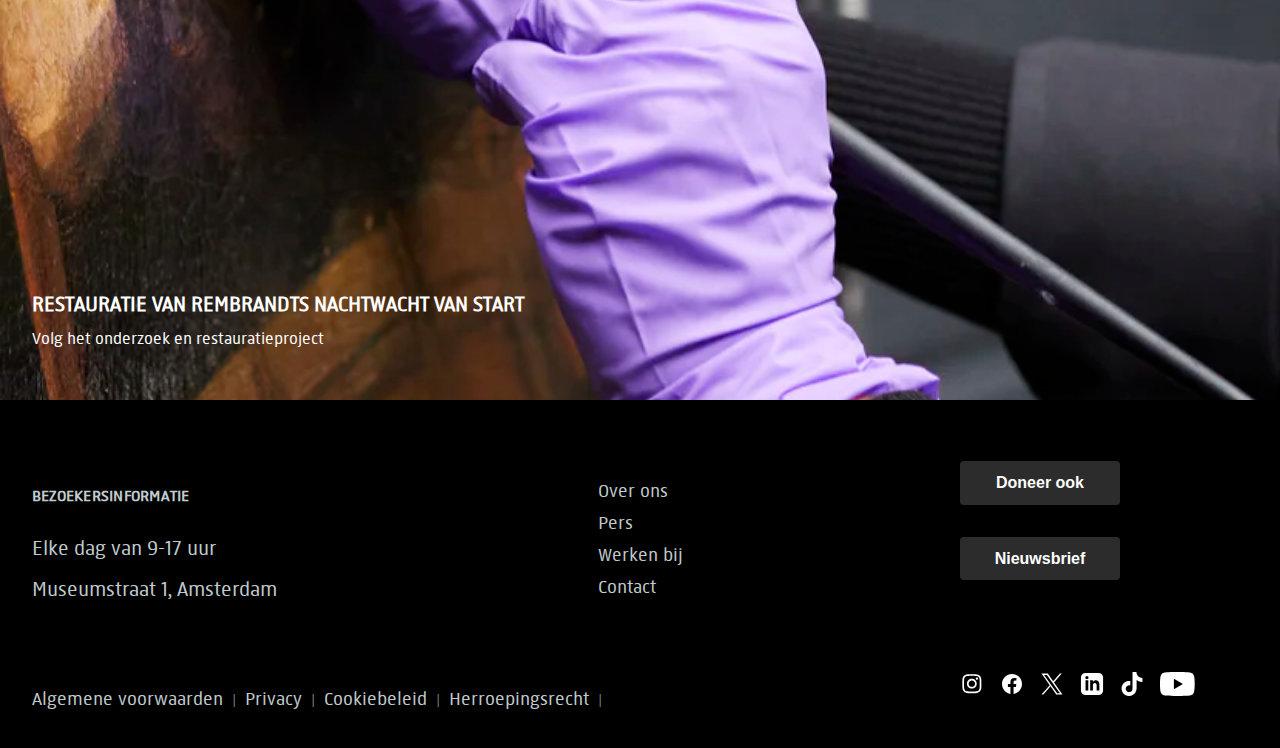
==== commit ef53a5e0: "alles" ====
--- a/index.html
+++ b/index.html
@@ -15,22 +15,33 @@
 
 <body>
 
+	<fieldset>
+		<legend aria-label="Kies een thema, licht of donnker"></legend>
+		<label>
+			<input type="radio" name="kleurtjes" value="auto" checked>
+			Automatisch
+		</label>
+		<label>
+			<input type="radio" name="kleurtjes" value="light">
+			Licht
+		</label>
+		<label>
+			<input type="radio" name="kleurtjes" value="dark">
+			Donker
+		</label>
+	</fieldset>
+
+
 	<header>
-		<button aria-label="Open menu">
+		<button aria-label="Menu openen">
 			<span></span>
 			<span></span>
 			<span></span>
 		</button>
 
-		<img src="images-icons/search.png" alt="zoek-icon">
-
-		<ul>
-			<li><a href="#">Language</a></li>
-			<li><a href="#">Inloggen</a></li>
-			<li><a href="#">Bezoeken</a></li>
-		</ul>
+		<img src="images-icons/search.png" alt="zoekicoon">
 		
-		<button aria-label="Koop Rijksmuseum tickets">Rijksmuseum tickets</button>
+		<button aria-label="Koop tickets voor het Rijksmuseum">Rijksmuseum tickets</button>
 
 		<nav>
 			<h3 class="visually-hidden ">Taal en accountinstellingen</h3>
@@ -113,7 +124,7 @@
 
 		<h2>Bezoekersinformatie</h2>
 		<p>Elke dag van 9-17 uur</p>
-		<p>1, Amsterdam</p>
+		<p>Museumstraat 1, Amsterdam</p>
 		<ul>
 			<li><a href="#">Over ons</a></li>
 			<li><a href="#">Pers</a></li>
--- a/styles/basis.css
+++ b/styles/basis.css
@@ -24,13 +24,75 @@
 	src: url("../fonts/Rijksmuseum-Normal.woff2");
 }
 
-:root {
-	/* startje */
-	--color-text: #FFFFFF;
-	--button-background-color: #d55140;
-	--nav-background-color: #40474F;
+/* dark/light mode */
+/* :root{
+    color-scheme:light dark;
+    --background-color-menu: light-dark (#40474F, #151544);
+    --text-basic-color: light-dark (#FFFFFF, #656579);
+    --footer-background-color: light-dark (#000000, #484848);
+    --red-button-background: light-dark (#d55140, #6e1003);
+    --red-button-text: light-dark (#FFFFFF, #e0e0e0);
+    --nav-background-color: light-dark (#40474F, #FFFFFF);
+    --menu-text-color: light-dark (#c2ccce, #000000);
+    --footer-button: light-dark (#ffffff2c, #4a4a4a17);
+    --tussen-sectie-bg: light-dark (#efeae7, #2c2b2b);
+    --tussen-sectie-txt: light-dark (#000000, #919191);
+    --dl-bg: light-dark (#fdb3e8, #c75fa9);
+} */
+
+:root:has([value="auto"]:checked),
+:root:has([value="light"]:checked) {
+	color-scheme:light;
+    --background-color-menu: #40474F;
+    --text-basic-color: #FFFFFF;
+    --footer-background-color: #000000;
+    --red-button-background: #d55140;
+    --red-button-text: #FFFFFF;
+    --nav-background-color: #40474F;
     --menu-text-color: #c2ccce;
-}
+    --footer-button: #ffffff2c;
+    --tussen-sectie-bg: #efeae7;
+    --tussen-sectie-txt: #000000;
+    --dl-bg: #fdb3e8;
+}
+
+:root:has([value="dark"]:checked) {
+	color-scheme:dark;
+    --background-color-menu: #000000;
+    --text-basic-color: #656579;
+    --footer-background-color: #484848;
+    --red-button-background: #6e1003;
+    --red-button-text: #e0e0e0;
+    --nav-background-color: #FFFFFF;
+    --menu-text-color: #000000;
+    --footer-button: #1a1a1a;
+    --tussen-sectie-bg: #2c2b2b;
+    --tussen-sectie-txt: #919191;
+    --dl-bg: #c75fa9;
+}
+
+button {
+    cursor: pointer;
+}
+
+fieldset {
+    position: fixed;
+    bottom: 1.25em;
+    right: 1.25em;
+    padding: .5em;
+    background-color: var(--dl-bg);
+    border-radius: .2em;
+    border-style: none;
+    z-index: 9999;
+}
+
+fieldset label {
+    display: block;
+    color: var(--text-color);
+    cursor: pointer;
+    font-size: 1em;
+}
+
 
 html.open {
     overflow:hidden;
@@ -39,50 +101,23 @@
 body {
 	font-family: rijksnormal;
 	margin: 0;
-    background-color: var(--nav-background-color);
+    background-color: var(--background-color-menu);
 }
 
 header {
     display: grid;
-    grid-template-columns: auto 1fr auto auto;
+    grid-template-columns: auto 1fr auto;
     align-items: center;
     gap: 1rem; 
     position: absolute;
     top: 2.5%; 
     left: 5%;
-
     right: 5%;
 }
 
 header img {
 	width: 1.3em;
     z-index: 30;
-}
-
-/* header > ul:nth-of-type(1) li a{
-    display: flex; 
-    gap: 1rem; 
-    list-style: none; 
-    margin: 0;
-    padding: 0;
-    align-items: center; 
-} */
-
-header > ul:nth-of-type(1) li a {
-    color: red; 
-    text-decoration: none; 
-    font-size: 0.9rem; 
-    font-weight: 600; 
-    display: flex; 
-    gap: 1rem; 
-    list-style: none; 
-    margin: 0;
-    padding: 0;
-    align-items: center; 
-}
-
-header > ul:nth-of-type(2) li a:hover {
-    text-decoration: underline; 
 }
 
 /* image openen menu rechterkant */
@@ -96,7 +131,8 @@
     z-index: 5; 
     visibility: hidden; 
     opacity: 0; 
-    object-position: center 1%; 
+    object-position: center 1%;  
+    transition: opacity 0.5s ease-out, visibility 0.5s ease-out; 
 }
 
 header section p,
@@ -123,36 +159,35 @@
 nav ul {
 	list-style: none; 
     padding-left: 0;
+    top: 20em;
 }
   
 nav ul:first-of-type {
 	display: flex; 
 	justify-content: flex-start; 
-	margin-top: 5em;
-    color: var(--color-text);
+    gap: 2em;
+    padding-top: 2.2rem;
 }
 
 nav ul:first-of-type li:not(:last-child)::after {
     content: '|';
-    color: var(--color-text);
-}
-  
+    margin-left: 2em;
+    color: var(--text-basic-color);
+}
+
 nav ul li {
     min-height: 2.75em;
 }
 
+nav ul:first-of-type a {
+    font-size: 1em;
+}
+
   
 nav ul li a:hover {
-    transition: 
-        transform .2s ease-out, 
-        opacity 0ms linear .2s;
-}
-
-nav h3 {
-    min-height: 2.75em;
-    color: var(--color-text);
-    padding-left: 0;
-}
+ font-weight: 800;
+}
+
 
 @media (width > 50em) {
 
@@ -161,10 +196,7 @@
         grid-column-start:1;
         grid-row-start: 1;
         grid-column-end:3;
-
         align-self: end;
-
-        margin:0;
     }
 
     nav ul li a {
@@ -206,7 +238,7 @@
         text-transform: uppercase;
         font-weight: 200;
 
-        color: var(--color-text);
+        color: var(--text-basic-color);
         
         margin:0;
     }
@@ -243,7 +275,7 @@
 	display: block;
 	width: 2em;
 	height: 0.2em;
-	background-color: var(--color-text);
+	background-color: var(--text-basic-color);
 	border-radius: 0.2em;
 	transition: all 0.3s ease-in-out;
 }
@@ -256,17 +288,22 @@
 	left: -100%;
 	width: 100%;
 	height: 100%;
-	background-color: var(--nav-background-color);
+	background-color: var(--background-color-menu);
 	padding: 2em;
 
 	/* KIJKEN */
-	transition: transform .2s ease-out, opacity 0ms linear .2s;
-	z-index: 10;
+    opacity: 0;
+    visibility: hidden;
+    transition: opacity 0.5s ease-out, visibility 0s 0.5s; 
+    z-index: 10;
 }
   
   /* Menu uitklapppen zichtbaar */
 header nav.toonMenu {
 	left: 0;
+    opacity: 1; 
+    visibility: visible; 
+    transition: opacity 0.5s ease-out, visibility 0s 0s;
 }
   
 /* Hamburger wordt kruisje */
@@ -286,9 +323,9 @@
 header button:nth-of-type(2) {
     position: relative;
     align-items: center;
-    background-color: var(--button-background-color);
+    background-color: var(--red-button-background);
     border-radius: 2px;
-    color: var(--color-text);
+    color: var(--red-button-text);
     border: none;
     font-size: .9em;
     font-weight: 600;
@@ -299,12 +336,12 @@
 
 /* Hover-effect voor de tweede button */
 header button:nth-of-type(2):hover {
-    background-color: var(--color-text);
+    background-color: var(--text-basic-color);
     color: var(--nav-background-color);
 }
 
 header a {
-	color: var(--color-text);
+	color: var(--text-basic-color);
 	text-decoration: none;
 }
 
@@ -342,9 +379,8 @@
     }
 }
 
-
 section p, section h2, section h3 {
-    color: var(--color-text);
+    color: var(--text-basic-color);
 }
 
 /* footer */
@@ -354,8 +390,8 @@
     display: flex;
     flex-direction: column;
     align-items: flex-start; 
-    background-color: #000; 
-    color: #fff; 
+    background-color: var(--footer-background-color); 
+    color: var(--text-basic-color); 
     padding: 2rem; 
     gap: 1rem; 
 }
@@ -368,6 +404,7 @@
     margin: 0;
     padding-top: 2em;
     padding-left: 0;
+    color: var(--menu-text-color);
 }
 
 footer p {
@@ -401,7 +438,7 @@
 
 /* buttons */
 footer button {
-    background-color: #ffffff2c;
+    background-color: var(--footer-button);
     color: #fff;
     border: none;
     font-size: 1rem;
@@ -413,8 +450,8 @@
 }
 
 footer button:hover {
-    background-color: #fff;
-    color: #000000;
+    background-color: var(--text-basic-color);
+    color: var(--tussen-sectie-txt);
 }
 
 /* logos */
@@ -502,6 +539,7 @@
 
     footer ul:nth-of-type(1) li a{
         font-size: 1.2rem;
+
     }
 
    footer button:nth-of-type(1) {
--- a/styles/home.css
+++ b/styles/home.css
@@ -7,10 +7,24 @@
 left:0;
 font-size: 14vw;
 text-transform: uppercase;
-color: var(--color-text);
+color: var(--text-basic-color);
 margin-top: 0;
-line-height: .8;
+line-height: .8; 
+z-index: 100;
+/* animation-duration: 2s;
+animation-iteration-count: infinite;
+transform-origin: center; */
 }
+
+/* h1:hover {
+    animation-name: rotate;
+}
+
+@keyframes rotate {
+    0%   { transform: rotate(0deg); }
+    50%  { transform: rotate(180deg); }
+    100% { transform: rotate(360deg); }
+} */
 
 section {
     position: relative;
@@ -23,12 +37,12 @@
 }
 
 section p, section h2, section h3 {
-    color: var(--color-text);
+    color: var(--text-basic-color);
 }
 
 section p {
-    background: var(--color-text);
-	border-radius: 1px;
+    background: var(--text-basic-color);
+	border-radius: .16em;
     color: #000000;
     font-size: .75rem;
 	font-weight: 600;
